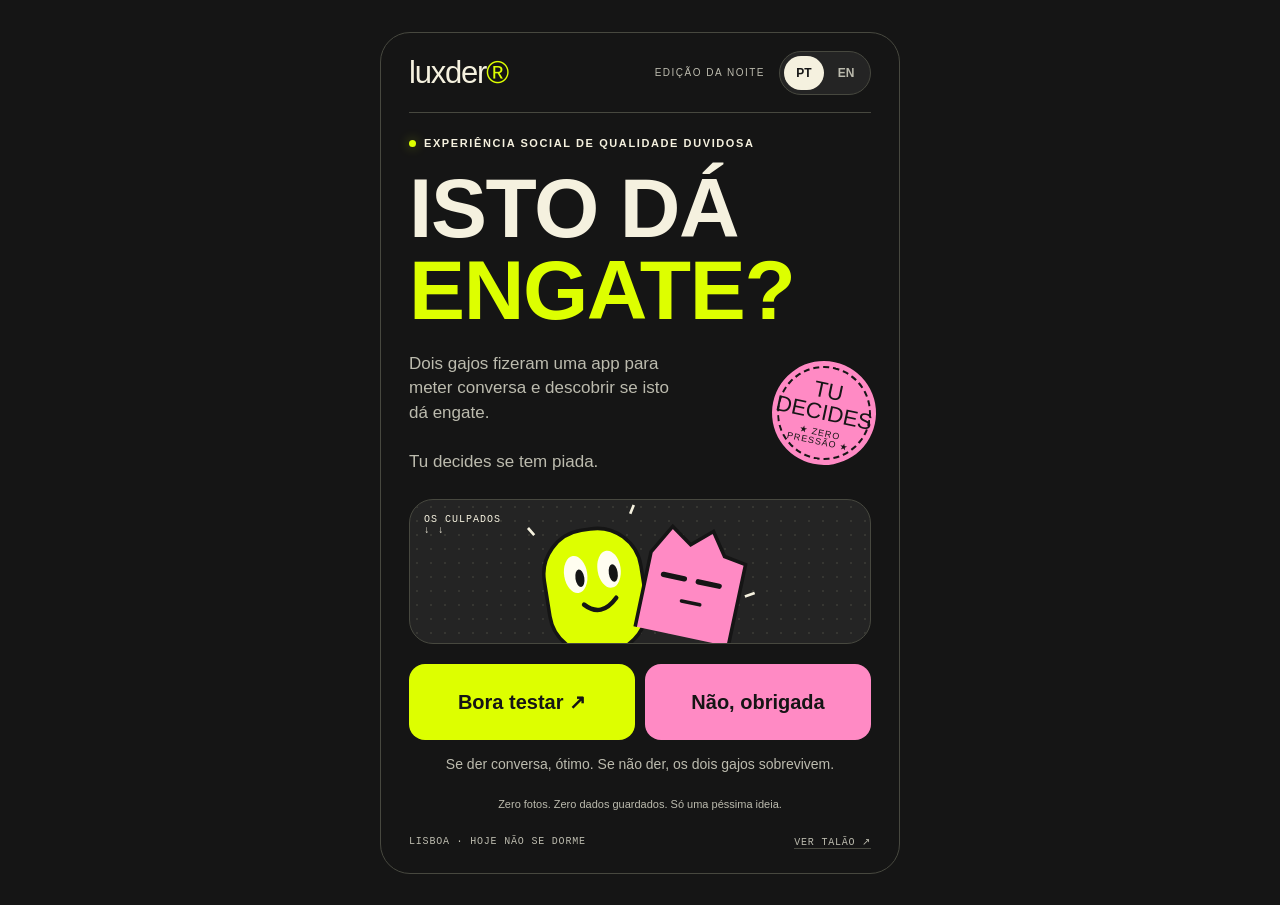
==== index.html @ ad5e7e96 "Launch Luxder Neon v2 with four bilingual modes and 100 persuasion prompts" ====
<!doctype html>
<html lang="pt">
<head>
<meta charset="utf-8">
<meta name="viewport" content="width=device-width, initial-scale=1, viewport-fit=cover">
<meta name="theme-color" content="#151515">
<meta name="apple-mobile-web-app-title" content="Luxder">
<meta name="description" content="Má app. Boa noite. Perguntas absurdas, desafios e compatibilidade na parvoíce. PT / EN.">
<link rel="icon" href="data:image/svg+xml,%3Csvg xmlns='http://www.w3.org/2000/svg' viewBox='0 0 80 80'%3E%3Crect width='80' height='80' rx='18' fill='%23ddff00'/%3E%3Ctext x='20' y='60' font-size='60' font-family='Arial' font-weight='900'%3El%3C/text%3E%3C/svg%3E">
<title>Luxder v2 — Quatro maneiras de meter conversa</title>
<style>
:root{--bg:#151515;--panel:#242424;--ink:#f5f1df;--muted:#bcbbae;--line:#47483f;--acid:#ddff00;--pink:#ff8ac4;--blue:#a9baff;--shadow:#000;--radius:24px;--display:Impact,'Arial Narrow','Arial Black',sans-serif}
*{box-sizing:border-box}body{margin:0;background:var(--bg);color:var(--ink);font-family:Arial,Helvetica,sans-serif;-webkit-tap-highlight-color:transparent}button,a{touch-action:manipulation}button{font:inherit;cursor:pointer}button:focus-visible,a:focus-visible{outline:3px solid var(--pink);outline-offset:5px}button:disabled{opacity:.35;cursor:default}button:active:not(:disabled){transform:translateY(3px)}button{transition:transform .12s}a{color:inherit}.shell{max-width:520px;margin:auto;padding:max(0px,env(safe-area-inset-top)) 20px max(24px,env(safe-area-inset-bottom));min-height:100svh}.top{height:83px;display:flex;align-items:center;justify-content:space-between;border-bottom:1px solid var(--line);gap:12px}.wordmark{border:0;padding:0;background:none;color:var(--ink);font-family:var(--display);font-size:31px;letter-spacing:-1.2px;text-transform:lowercase}.wordmark em{font-style:normal;color:var(--acid)}.top-right{display:flex;align-items:center;gap:14px}.edition{font-size:10px;text-transform:uppercase;letter-spacing:1.5px;color:var(--muted)}.lang{display:flex;background:var(--panel);padding:4px;border:1px solid var(--line);border-radius:30px;gap:2px}.lang button{border:0;border-radius:30px;background:transparent;color:var(--muted);min-width:40px;min-height:34px;font-weight:800;font-size:12px}.lang .selected{background:var(--ink);color:var(--bg)}main{padding-top:24px;animation:enter .2s ease}h1,h2,p{margin:0}h1,h2{font-family:var(--display);text-transform:uppercase;font-weight:900;letter-spacing:-1.4px;line-height:.98}h1{font-size:clamp(56px,15.5vw,84px)}h2{font-size:clamp(38px,10vw,56px)}.eyebrow{display:flex;align-items:center;gap:8px;font-size:11px;font-weight:800;letter-spacing:1.6px;text-transform:uppercase;margin-bottom:18px}.dot{width:7px;height:7px;border-radius:50%;background:var(--acid);box-shadow:0 0 12px #ddff0066}.accent{color:var(--acid)}.intro{position:relative}.intro h1{max-width:380px}.hero-bottom{display:flex;align-items:center;justify-content:space-between;gap:10px;margin:20px 0 24px}.lead{font-size:17px;line-height:1.45;max-width:280px;color:var(--muted)}.sticker{width:94px;height:94px;flex-shrink:0;border-radius:50%;background:var(--pink);color:#161616;transform:rotate(12deg);display:flex;flex-direction:column;justify-content:center;align-items:center;font-family:var(--display);font-size:22px;line-height:1;text-align:center;border:2px dashed #161616;box-shadow:0 0 0 5px var(--pink)}.sticker small{font-family:Arial;font-size:9px;letter-spacing:1px;margin-top:5px}.mascots{height:145px;border:1px solid var(--line);background:var(--panel);border-radius:var(--radius);position:relative;overflow:hidden;margin:18px 0 20px;display:flex;justify-content:center;align-items:flex-end}.mascots:before{content:'';position:absolute;inset:0;background-image:radial-gradient(var(--line) 1px,transparent 1px);background-size:14px 14px;opacity:.5}.mascots svg{width:240px;height:142px;z-index:1}.orbit{position:absolute;left:14px;top:14px;font:10px monospace;letter-spacing:1px}.orbit.right{display:none;left:auto;right:14px;top:auto;bottom:14px;text-align:right}.actions{display:grid;grid-template-columns:1fr 1fr;gap:10px}.btn{border:1px solid transparent;border-radius:16px;min-height:76px;padding:17px 16px;background:var(--acid);color:#151515;font-size:20px;font-weight:900;text-align:center;display:flex;align-items:center;justify-content:center;gap:10px;width:100%;line-height:1.12}.btn.pink{background:var(--pink)}.btn.secondary{background:var(--panel);border-color:var(--line);color:var(--ink)}.btn.white{background:var(--ink)}.btn.small{min-height:54px;font-size:16px}.btn.icon{min-height:46px;width:auto;padding:10px 14px}.game-link{margin:13px 0 0;min-height:77px;justify-content:space-between;text-align:left}.game-link span{display:block}.game-link small{display:block;font-weight:400;font-size:13px;color:var(--muted);margin-top:5px}.arrow{font-size:30px}.privacy{font-size:11px;line-height:1.5;color:var(--muted);text-align:center;margin-top:19px}.footer{display:flex;justify-content:space-between;gap:12px;font:10px monospace;letter-spacing:.8px;text-transform:uppercase;padding-top:23px;color:var(--muted)}.footer a{text-decoration:none;border-bottom:1px solid var(--line)}.sub{font-size:18px;line-height:1.4;color:var(--muted);margin:15px 0 22px}.backrow{display:flex;justify-content:space-between;align-items:center;margin:0 0 24px;gap:10px}.exit{background:none;border:0;color:var(--muted);padding:8px 0;font-size:13px;min-height:44px;text-decoration:underline;text-underline-offset:4px}.pill{display:inline-flex;align-items:center;gap:6px;padding:7px 10px;border:1px solid var(--line);border-radius:30px;font:10px monospace;text-transform:uppercase;letter-spacing:.7px}.options{display:grid;gap:11px;margin:22px 0}.option{text-align:left;justify-content:flex-start;background:var(--panel);color:var(--ink);border:1px solid var(--line);min-height:84px;font-size:20px}.option .ico{font-size:31px;min-width:44px}.option .chev{margin-left:auto;color:var(--muted);font-size:23px}.result-card{padding:25px 20px;background:var(--panel);border:1px solid var(--line);border-radius:var(--radius);margin:23px 0}.result-card h2{font-size:40px}.result-icon{font-size:76px;line-height:1.2;margin-bottom:15px}.caption{font:11px monospace;text-transform:uppercase;letter-spacing:1px;color:var(--muted);margin-bottom:12px}.huge{font-family:var(--display);font-size:108px;color:var(--acid);letter-spacing:-5px;line-height:1}.copy{font-size:21px;line-height:1.35;margin-top:15px}.stack{display:grid;gap:12px;margin-top:20px}.spaced{margin-top:22px}.tagline{font:12px monospace;line-height:1.5;color:var(--muted);margin-top:17px}.selection{display:flex;gap:8px;flex-wrap:wrap;margin:12px 0 22px}.chip{background:var(--panel);color:var(--ink);border:1px solid var(--line);min-height:53px;min-width:60px;border-radius:13px;padding:12px 14px;font-weight:800;font-size:16px}.chip.active{background:var(--acid);border-color:var(--acid);color:#151515}.label{font-size:12px;text-transform:uppercase;letter-spacing:1px;font-weight:800;margin-top:23px}.person{display:flex;align-items:center;justify-content:space-between;gap:8px;padding:12px 0;border-bottom:1px solid var(--line)}.person .name{font-weight:900;font-size:16px;min-width:80px}.gender{display:flex;gap:4px}.gender .chip{min-width:40px;min-height:45px;padding:9px;font-size:12px}.scoreboard{display:flex;gap:7px;margin-bottom:20px;overflow-x:auto}.score{flex:1;min-width:65px;border:1px solid var(--line);border-radius:14px;padding:10px 7px;text-align:center;background:var(--panel)}.score strong{display:block;font-family:var(--display);font-size:30px;color:var(--acid);margin-top:4px}.score span{display:block;font-size:11px;line-height:1.3}.turn{padding:13px 15px;border-radius:13px;background:var(--blue);color:#151515;font-size:17px;font-weight:900;margin:15px 0}.answers{display:grid;gap:10px;margin:20px 0}.answer{padding:16px;border:1px solid var(--line);border-radius:16px;background:var(--panel)}.answer b{font-size:12px;color:var(--acid);display:block;margin-bottom:8px}.answer p{font-size:19px;line-height:1.3}.timer{text-align:center;font-family:var(--display);font-size:120px;color:var(--acid);line-height:1;margin:20px 0}.track{height:7px;border-radius:4px;background:var(--line);overflow:hidden;margin:10px 0 23px}.track i{display:block;height:100%;background:var(--acid);transition:width 1s linear}.bike{width:100%;height:175px;color:var(--acid);display:block;overflow:visible;margin:8px 0}.bike .wheel{transform-box:fill-box;transform-origin:center;animation:spin 3s linear infinite}.prize{position:relative;border:1px solid var(--line);border-radius:var(--radius);padding:23px 18px;background:var(--panel);margin:20px 0;overflow:hidden}.prize:after{content:'★';position:absolute;right:20px;top:14px;color:var(--pink);font-size:45px}.confetti{position:fixed;pointer-events:none;inset:0;overflow:hidden;z-index:9}.confetti i{position:absolute;width:9px;height:17px;animation:fall 1.5s ease-in forwards}.sr-only{position:absolute;width:1px;height:1px;clip:rect(0,0,0,0);overflow:hidden}.receipt .shell{background:#f4efdf;color:#27271f;border-inline:1px solid #58584f;--bg:#f4efdf;--ink:#27271f;--panel:#eae4d3;--muted:#636355;--line:#c2beac;--acid:#bd3823;--pink:#dad99c;--blue:#c5d2c7;--radius:3px;--display:'Courier New',monospace;box-shadow:0 20px 70px #0006}.receipt{background:#30342c}.receipt .top{border-bottom:2px dashed var(--line)}.receipt h1{font-size:clamp(47px,12vw,64px);letter-spacing:-3.5px}.receipt h2{letter-spacing:-2px;font-size:38px}.receipt .wordmark{font-weight:900;font-size:27px}.receipt .edition{font-family:monospace}.receipt .btn{border-radius:3px;font-family:monospace;text-transform:uppercase;font-size:18px}.receipt .btn:not(.secondary):not(.pink):not(.white){color:#fff}.receipt .chip.active{color:#fff}.receipt .sticker{border-radius:3px;background:transparent;box-shadow:none;color:var(--acid);border:3px solid var(--acid);font-weight:900;transform:rotate(-10deg);font-size:21px}.receipt .mascots{border-block:2px dashed var(--line);border-inline:0;background:none}.receipt .eyebrow,.receipt .label,.receipt .sub,.receipt .privacy{font-family:monospace}.receipt .lead{font-family:monospace;font-size:16px}.receipt .option,.receipt .answer,.receipt .score,.receipt .chip,.receipt .turn{border-radius:3px}.receipt .huge{font-weight:900;font-size:88px}.receipt .prize{border:2px dashed var(--line)}.receipt .footer{border-top:2px dashed var(--line);margin-top:24px}.receipt .dot{box-shadow:none}.receipt .lang .selected{background:#27271f;color:#fff}.receipt .result-icon{filter:grayscale(1)}.receipt .hero-bottom{margin-top:17px}.receipt .mascots svg{filter:grayscale(.85)}.receipt .bike{color:var(--acid)}@keyframes enter{from{opacity:.5;transform:translateY(5px)}to{opacity:1;transform:none}}@keyframes spin{to{transform:rotate(360deg)}}@keyframes fall{from{transform:translateY(-20px) rotate(0)}to{transform:translateY(110vh) rotate(550deg);opacity:0}}@media(min-width:760px){body{padding:32px 0}.shell{border:1px solid var(--line);border-radius:30px;padding-inline:28px;min-height:840px}.receipt .shell{border-radius:0}.top{height:80px}}@media(max-width:360px){.shell{padding-inline:14px}.edition{display:none}.gender .chip{padding:7px}.person .name{min-width:70px}}@media(prefers-reduced-motion:reduce){*,*:before,*:after{animation:none!important;transition:none!important}}
.mode-menu{display:grid;gap:13px;margin:24px 0}.mode-card{border:0;border-radius:22px;padding:22px 18px;min-height:114px;display:flex;align-items:center;gap:15px;text-align:left;color:#161616}.mode-card strong{display:block;font-size:24px;line-height:1.1;letter-spacing:-.6px}.mode-card small{display:block;font-size:13px;margin-top:9px;line-height:1.3}.mode-number{align-self:flex-start;font:11px monospace}.mode-symbol{font-size:42px;margin-left:auto}.mode-card.game{background:#ddff00}.mode-card.love{background:#ffa5c9;border-radius:42px 16px 42px 16px}.mode-card.convince{background:#b7b0ff;border:3px solid #d8d3ff;box-shadow:4px 4px 0 #5b4dd0}.mode-card.grill{background:#ffd69c;border-radius:3px;border-bottom:5px double #5a421f}.mode-art{display:flex;align-items:center;justify-content:space-between;border:1px solid var(--line);background:var(--panel);padding:8px 15px;margin:0 0 23px;overflow:hidden;position:relative}.mode-art svg{height:108px;width:190px;max-width:67%;flex:none}.mode-art span{font:10px monospace;letter-spacing:1.4px;writing-mode:vertical-rl}.mode-art.game{color:var(--acid);border-radius:20px;background-image:repeating-linear-gradient(45deg,transparent 0 8px,#ffffff07 8px 10px)}.mode-art.love{border-radius:65px 18px;color:var(--acid);background-image:radial-gradient(circle at 70% 40%,#ff8cb530,transparent 60%)}.mode-art.convince{color:var(--acid);border:3px solid var(--acid);border-radius:5px;box-shadow:6px 6px 0 var(--line)}.mode-art.grill{color:var(--acid);border-block:2px dashed var(--line);border-inline:0;background:repeating-linear-gradient(0deg,transparent 0 21px,var(--line) 21px 22px)}
body[data-mode="love"] .shell{--bg:#25121d;--panel:#381e2c;--ink:#ffeff5;--muted:#d4aebf;--line:#754359;--acid:#ffa5c9;--pink:#dcc6ff;--blue:#ffbbd4;color:var(--ink);background:var(--bg)}body[data-mode="love"] .result-card,body[data-mode="love"] .option{border-radius:28px 10px 28px 10px}body[data-mode="love"] h2{font-family:Georgia,serif;text-transform:none;letter-spacing:-1.6px;font-size:42px;font-weight:500}body[data-mode="love"] .eyebrow{letter-spacing:1.5px}body[data-mode="love"] .huge{font-family:Georgia,serif;font-size:76px;font-weight:400;letter-spacing:-4px}
body[data-mode="convince"] .shell{--bg:#231a56;--panel:#312667;--ink:#fbf5ff;--muted:#c7bdec;--line:#695caa;--acid:#d5c4ff;--pink:#ffbf9f;--blue:#aee7e0;color:var(--ink);background:var(--bg)}body[data-mode="convince"] .btn{border-radius:7px;border:2px solid var(--line);box-shadow:3px 3px 0 #09051d}body[data-mode="convince"] h2{font-family:'Arial Black',Arial,sans-serif;font-size:35px;line-height:1.06;text-transform:none;letter-spacing:-1px}.speech-clock{display:flex;align-items:center;gap:14px;margin:10px 0 20px;color:var(--acid)}.speech-clock span:first-child{font-family:var(--display);font-size:62px;line-height:1}.speech-clock span:last-child{font:12px monospace;max-width:110px;line-height:1.4}
body[data-mode="grill"] .shell{--bg:#201b13;--panel:#30281a;--ink:#fff4dc;--muted:#d2bea0;--line:#6c5739;--acid:#ffd69c;--pink:#c3d8bb;--blue:#ffd69c;color:var(--ink);background:var(--bg)}body[data-mode="grill"] h2{font-family:'Courier New',monospace;font-size:34px;text-transform:none;letter-spacing:-1.5px;line-height:1.04}body[data-mode="grill"] .option,body[data-mode="grill"] .result-card,body[data-mode="grill"] .btn{border-radius:3px}.dossier{padding:21px 17px;border-left:5px solid var(--acid);border-block:1px dashed var(--line);background:var(--panel);margin:20px 0}.dossier span{font:26px monospace;color:var(--acid)}.dossier p{font-size:22px;line-height:1.4}.avatar-grid{display:grid;grid-template-columns:1fr 1fr;gap:12px}.avatar-card{padding:18px 9px;background:var(--panel);border:1px solid var(--line);border-radius:30px;text-align:center;min-width:0}.avatar-card svg{width:100%;height:auto;max-width:140px}.avatar-card strong{display:block;font-size:17px;line-height:1.2}.avatar-card small{display:block;font-size:12px;line-height:1.5;color:var(--muted);margin-top:12px}.match-card{padding:24px 19px;border:1px solid var(--line);background:var(--panel);border-radius:24px}.match-title{font-size:22px;letter-spacing:1px;font-weight:900;color:var(--acid);margin-bottom:13px}.match-card .copy{font-size:20px}.receipt[data-mode="love"] .shell{--bg:#fff0f2;--panel:#f7dce4;--ink:#4a172c;--muted:#714253;--line:#c38da1;--acid:#9b2555;--pink:#e6cfed;--blue:#efb5c9}.receipt[data-mode="convince"] .shell{--bg:#eeebff;--panel:#dcd5fb;--ink:#2d2060;--muted:#57477c;--line:#9d8dcd;--acid:#5d3c9c;--pink:#f3c9b4;--blue:#b9d8ca}.receipt[data-mode="grill"] .shell{--bg:#f7ecd8;--panel:#eadcc0;--ink:#38270f;--muted:#705937;--line:#b69c75;--acid:#845012;--pink:#d4dfc1;--blue:#e8c690}.receipt .mode-card{border-radius:3px}.receipt[data-mode="grill"] .mode-art{background:repeating-linear-gradient(0deg,transparent 0 21px,#b69c7538 21px 22px)}.receipt[data-mode="love"] .mode-art{border-radius:50px 3px}.receipt[data-mode="convince"] .mode-art{box-shadow:5px 5px 0 var(--line)}h2,.copy,.mode-card strong{overflow-wrap:anywhere}body[data-mode="love"] .wordmark,body[data-mode="grill"] .wordmark,body[data-mode="convince"] .wordmark{color:var(--ink)}@media(max-width:360px){.mode-card{padding:18px 12px;gap:9px}.mode-card strong{font-size:22px}.mode-symbol{font-size:32px}.mode-art svg{height:94px}body[data-mode="love"] h2{font-size:36px}}

</style>
</head>
<body class="neon">
<div class="shell"><header class="top"><button class="wordmark" data-action="home" aria-label="Luxder">luxder<em>®</em></button><div class="top-right"><span class="edition" id="edition"></span><nav class="lang" aria-label="Language"><button data-action="lang" data-value="pt" id="pt">PT</button><button data-action="lang" data-value="en" id="en">EN</button></nav></div></header><main id="app"></main><footer class="footer"><span id="footer-note"></span><a id="other" href="https://dmmgama.github.io/luxder-talao-v2/"></a></footer></div><div class="confetti" aria-hidden="true" id="confetti"></div>
<script>
'use strict';
const theme='neon';
let prizeOwner='tester';
let lang='pt',screen='home',timer=null,remaining=8,running=false,clockEnd=0;
let tester={choice:0,bugs:0,duo:[],penalty:0}, setup={count:3,format:'solo',solo:0,pair:0,length:1,genders:['m','f','f','m']},game=null;
const $=s=>document.querySelector(s), t=(pt,en)=>lang==='pt'?pt:en, pick=a=>a[Math.floor(Math.random()*a.length)], esc=s=>String(s).replace(/[&<>"']/g,c=>({'&':'&amp;','<':'&lt;','>':'&gt;','"':'&quot;',"'":'&#39;'}[c]));
const animals=[['🦆','Pato perdido','Lost duck','Sabe onde é o bar. Perdeu-se a caminho.','Knows where the bar is. Got lost on the way.'],['🤖','Robot a 2%','Robot at 2%','Atualização disponível. Personalidade não incluída.','Update available. Personality sold separately.'],['🐈','Gato que julga o DJ','DJ-judging cat','Nunca ouviu esta música. Já preferia a anterior.','Never heard this track. Already prefers the last one.']];
const penalties=[
[['Dança como um pato durante 5 segundos. O outro faz de lago.','Dance like a duck for 5 seconds. Your friend is the pond.'],['Apresenta o teu amigo como um eletrodoméstico de luxo.','Introduce your friend as a luxury kitchen appliance.'],['Pede desculpa à pista por todos os teus passos de dança.','Apologise to the dance floor for every move you have made.']],
[['Narra 8 segundos desta noite como um documentário sobre pombos.','Narrate 8 seconds of tonight as a pigeon documentary.'],['Defende em tribunal o direito a dançar completamente fora do ritmo.','Defend the legal right to dance completely off beat.'],['Faz uma declaração de amor ao teu próprio cotovelo. Muito séria.','Declare your love for your own elbow. Completely seriously.']],
[['Os dois fazem um anúncio de perfume chamado «Último Metro».','Both of you perform an advert for a perfume called “Last Train”.'],['Os dois recebem o Óscar de pior app. Discurso de 8 segundos.','Both of you accept the Oscar for worst app. An 8-second speech.'],['Um é uma bicicleta. O outro é o GPS. Façam uma viagem sem sair do sítio.','One is a bicycle. The other is the GPS. Travel without moving.']]
];
const questions=[
{q:['O segurança pergunta a tua profissão. És…','The bouncer asks what you do. You are…'],a:[['🕵️','Inspetor de vibes','Vibe inspector'],['🧊','Psicólogo de cubos de gelo','Ice cube therapist'],['🪩','Estagiário de bola de espelhos','Disco ball intern']]},
{q:['Abres um clube para pombos. Como se chama?','You open a club for pigeons. What is it called?'],a:[['🍞','Pão Panorama','Bread Zeppelin'],['🐦','Bico Frágil','Beak Boutique'],['💿','Coo-Chella','Coo-Chella']]},
{q:['O DJ desapareceu. Salvas a noite com…','The DJ has vanished. You save the night with…'],a:[['📞','A música de espera das Finanças','Tax office hold music'],['🫖','Um solo de chaleira','A kettle solo'],['🚇','«Próxima estação: Intendente»','“Next station: Intendente”']]},
{q:['Qual é o teu superpoder inútil às 5h?','What is your useless 5 am superpower?'],a:[['🧦','Encontrar a outra meia','Finding the other sock'],['🔮','Prever a música que já acabou','Predicting the previous song'],['🗣️','Falar fluentemente com bengaleiros','Speaking fluent cloakroom']]},
{q:['A bicicleta do prémio vem com…','The prize bicycle comes with…'],a:[['🦆','Um pato como copiloto','A duck co-pilot'],['🎙️','GPS com voz de ex desiludido','Disappointed-ex voice navigation'],['🪩','Pedais que só funcionam com techno','Techno-powered pedals']]}
];
const challenges=[['Faz de DJ que acabou de perceber que a pen tem só receitas de bacalhau.','Be a DJ who just realised the USB only contains cod recipes.'],['És um robô a tentar convencer o segurança de que és humano.','You are a robot trying to convince the bouncer you are human.'],['Dança como uma impressora sem papel.','Dance like a printer that has run out of paper.'],['Faz de bola de espelhos com uma crise de identidade.','Be a disco ball having an identity crisis.'],['Apresenta a previsão do tempo para dentro de uma discoteca.','Present the weather forecast for the inside of a nightclub.'],['Faz uma entrada triunfal. Tens medo de confettis.','Make a grand entrance. You are terrified of confetti.']];
const pitches=[['Vende uma bicicleta sem rodas a um DJ.','Sell a bicycle with no wheels to a DJ.'],['Inventa o slogan de um perfume chamado «Fila do Bar».','Invent a slogan for a perfume called “Bar Queue”.'],['Dá um discurso de campanha para presidente do bengaleiro.','Give a campaign speech for president of the cloakroom.'],['Explica por que motivo o teu cotovelo devia ser cabeça de cartaz.','Explain why your elbow should headline tonight.']];
let quiz={turn:0,q:0,answers:[[],[]]};
const quizQuestions=[
 {q:['O teu animal interior às 5 da manhã?','Your inner animal at 5 am?'],a:[['🦆','Pato com uma missão','Duck on a mission'],['🤖','Robot em modo avião','Robot on airplane mode'],['🐈','Gato que sabe demais','Cat who knows too much']]},
 {q:['Só podes levar uma coisa para Marte.','You can take one thing to Mars.'],a:[['🥐','Pastel de nata tático','Tactical custard tart'],['🪩','Bola de espelhos portátil','Portable disco ball'],['🧦','Uma meia com ambição','One ambitious sock']]},
 {q:['A tua estratégia quando tudo falha?','Your strategy when everything fails?'],a:[['🕺','Dançar como se fosse o plano','Dance like that was the plan'],['🛸','Culpar Mercúrio retrógrado','Blame Mercury retrograde'],['🎤','Dar uma conferência de imprensa','Hold a press conference']]}
];
function quizAvatar(a,index){const color=['#ddff00','#ff8ac4','#a6dce8','#ffd69c'][index],head=[`<path d="M37 45q0-26 33-26t33 26v27H37" fill="${color}"/><path d="M86 51l29 10-28 11z" fill="#ff9a45"/><circle cx="77" cy="45" r="4" fill="#171717"/>`,`<rect x="33" y="24" width="72" height="62" rx="15" fill="${color}"/><path d="M68 24V12m-9 0h18" stroke="${color}" stroke-width="5"/><rect x="45" y="44" width="13" height="13" rx="3" fill="#171717"/><rect x="79" y="44" width="13" height="13" rx="3" fill="#171717"/><path d="M51 71h35" stroke="#171717" stroke-width="4"/>`,`<path d="M35 52l-3-34 25 15h24l25-15-3 34q12 39-34 39T35 52" fill="${color}"/><path d="M45 53h18m13 0h18M63 72h13" stroke="#171717" stroke-width="4" stroke-linecap="round"/>`][a[0]];return `<svg viewBox="0 0 140 160" width="140" height="160" style="max-width:100%;height:auto" role="img" aria-label="${t(quizQuestions[0].a[a[0]][1],quizQuestions[0].a[a[0]][2])}"><path d="M35 151V110q0-32 34-32t34 32v41" fill="${color}" stroke="#171717" stroke-width="3"/>${head}<text x="85" y="132" font-size="36">${quizQuestions[1].a[a[1]][0]}</text><text x="10" y="148" font-size="27">${quizQuestions[2].a[a[2]][0]}</text></svg>`}
// Every pair is authored in Portuguese and English. No remote content or AI calls.
const convincePrompts = [
['Os patos deviam controlar o trânsito.','Ducks should control traffic.'],
['Um pastel de nata é uma unidade de tempo.','A custard tart is a unit of time.'],
['A melhor declaração de amor é emprestar um carregador.','The best declaration of love is lending someone a charger.'],
['Os elevadores precisam de DJ residente.','Lifts need a resident DJ.'],
['Uma bicicleta sem rodas é um ginásio emocional.','A bicycle without wheels is an emotional gym.'],
['O teu cotovelo merece um documentário.','Your elbow deserves a documentary.'],
['Os pombos são drones com contrato sem termo.','Pigeons are drones with permanent contracts.'],
['A fila do bar devia dar créditos universitários.','The bar queue should earn university credits.'],
['Um date no supermercado devia ter passadeira vermelha.','A supermarket date deserves a red carpet.'],
['As meias desaparecidas fundaram uma civilização.','Missing socks founded a civilisation.'],
['O techno é uma máquina de lavar com ambição.','Techno is a washing machine with ambition.'],
['A lua devia pagar condomínio.','The moon should pay building maintenance fees.'],
['O despertador devia pedir consentimento.','Alarm clocks should ask for consent.'],
['A sopa é um smoothie com um cargo importante.','Soup is a smoothie with an important job.'],
['O silêncio constrangedor merece um aplauso.','Awkward silence deserves applause.'],
['Todos os táxis deviam ter um botão de confettis.','Every taxi should have a confetti button.'],
['Uma torradeira pode ser uma excelente conselheira amorosa.','A toaster can be an excellent love adviser.'],
['Os semáforos são festas com uma péssima seleção musical.','Traffic lights are parties with terrible music.'],
['Devia haver férias para recuperar de férias.','We need holidays to recover from holidays.'],
['A sesta devia ser modalidade olímpica.','Napping should be an Olympic sport.'],
['O primeiro encontro ideal inclui observar uma rotunda.','The ideal first date includes watching a roundabout.'],
['O bengaleiro sabe demais e precisa de proteção de testemunhas.','The cloakroom knows too much and needs witness protection.'],
['Um guardanapo dobrado é arquitetura.','A folded napkin is architecture.'],
['O arroz doce devia ter direito de voto.','Rice pudding should have voting rights.'],
['A tua dança precisa de legendas.','Your dancing needs subtitles.'],
['As plantas fazem gossip quando saímos de casa.','Plants gossip when we leave the house.'],
['Uma sardinha seria uma ótima ministra do mar.','A sardine would make an excellent minister of the sea.'],
['Um abraço devia vir com instruções de montagem.','A hug should come with assembly instructions.'],
['A melhor app de dating é a meteorologia.','The best dating app is the weather forecast.'],
['Os caracóis chegam atrasados por princípio.','Snails are late on principle.'],
['Uma discoteca às 6h devia servir pequeno-almoço na pista.','At 6 am, clubs should serve breakfast on the dance floor.'],
['O pão de alho é uma linguagem do amor.','Garlic bread is a love language.'],
['O sinal de Wi-Fi devia aparecer nas árvores.','Wi-Fi bars should grow on trees.'],
['Os chinelos são sapatos em teletrabalho.','Slippers are shoes working from home.'],
['Uma gaivota roubou-te o plano de negócios.','A seagull stole your business plan.'],
['O DJ devia aceitar pedidos por pombo-correio.','DJs should accept requests by carrier pigeon.'],
['Uma conversa sobre batatas pode salvar um date.','A conversation about potatoes can save a date.'],
['O gelo está a fazer uma greve silenciosa no teu copo.','The ice in your glass is on a silent strike.'],
['Os gatos inventaram as reuniões que podiam ser emails.','Cats invented meetings that could have been emails.'],
['Todas as desculpas deviam rimar.','Every apology should rhyme.'],
['Uma bola de espelhos é um sol com vida social.','A disco ball is a sun with a social life.'],
['A pessoa que desenha rotundas é secretamente um coreógrafo.','The person designing roundabouts is secretly a choreographer.'],
['O metro fechado é um escape room demasiado convincente.','A closed metro is an overly convincing escape room.'],
['Os guarda-chuvas deviam ter nomes de artistas.','Umbrellas should have stage names.'],
['Uma salada russa precisa de passaporte.','A Russian salad needs a passport.'],
['A tua playlist é um currículo emocional.','Your playlist is an emotional CV.'],
['As escadas rolantes são passadeiras de moda gratuitas.','Escalators are free fashion runways.'],
['Um polvo resolveria a fila do bar.','An octopus would solve the bar queue.'],
['O meu casaco tem mais planos para esta noite do que eu.','My jacket has more plans for tonight than I do.'],
['Devia haver um prémio para a melhor saída discreta.','There should be an award for the best discreet exit.'],
['O brunch é um pequeno-almoço que perdeu o autocarro.','Brunch is breakfast that missed the bus.'],
['As nuvens estão só a experimentar penteados.','Clouds are just trying out hairstyles.'],
['A melhor viagem de casal é até à máquina de snacks.','The best couples trip is to the snack machine.'],
['Um pato de borracha pode ser capitão de um cruzeiro.','A rubber duck can captain a cruise ship.'],
['O botão de soneca é o verdadeiro chefe de família.','The snooze button is the real head of the household.'],
['Os espelhos deviam dar conselhos sobre horários.','Mirrors should give scheduling advice.'],
['Um bom date merece comentários de futebol.','A good date deserves football commentary.'],
['O bacalhau tem demasiados disfarces para ser inocente.','Cod has too many disguises to be innocent.'],
['O micro-ondas devia anunciar os pratos como um maître.','Microwaves should announce dishes like a maître d’.'],
['Uma bicicleta ciumenta faz mais barulho nas curvas.','A jealous bicycle squeaks louder on corners.'],
['As filas deviam ter intervalos publicitários.','Queues should have advertising breaks.'],
['Uma almofada devia poder pedir um dia de folga.','A pillow should be allowed to request a day off.'],
['O melhor elogio é «confio-te a minha última batata frita».','The best compliment is “I trust you with my last chip”.'],
['O teu frigorífico está a ensaiar para uma banda.','Your fridge is rehearsing for a band.'],
['Um autocarro vazio devia ser uma discoteca móvel.','An empty bus should become a mobile disco.'],
['Todas as cartas de amor precisam de um mapa.','Every love letter needs a map.'],
['Os cogumelos parecem guarda-chuvas de uma aldeia organizada.','Mushrooms look like umbrellas in a well-organised village.'],
['A palavra «obviamente» devia resolver discussões de trânsito.','The word “obviously” should settle traffic disputes.'],
['Uma esponja tem o melhor currículo de limpeza emocional.','A sponge has the best emotional-cleaning CV.'],
['O amor à primeira vista precisa de óculos de leitura.','Love at first sight needs reading glasses.'],
['As gaivotas deviam pagar pelos concertos que interrompem.','Seagulls should pay for the concerts they interrupt.'],
['Uma pizza quadrada é uma tese contra o sistema.','A square pizza is a thesis against the system.'],
['O romantismo atingiu o auge com a extensão elétrica.','Romance peaked with the extension lead.'],
['Uma estátua deve receber comissão pelas selfies.','Statues should earn commission on selfies.'],
['O teu nome de DJ devia ser um erro de autocorretor.','Your DJ name should be an autocorrect mistake.'],
['As batatas fritas são talheres com autoestima.','Chips are cutlery with self-esteem.'],
['O beijo de boa noite devia ser substituível por um high-five épico.','A goodnight kiss should be replaceable with an epic high-five.'],
['Uma biblioteca de discoteca emprestaria desculpas.','A nightclub library would lend excuses.'],
['Os bancos de jardim são terapeutas a tempo inteiro.','Park benches are full-time therapists.'],
['Uma bússola precisa de terapia quando se apaixona.','A compass needs therapy when it falls in love.'],
['Os carrosséis são aulas de condução para sonhadores.','Carousels are driving lessons for dreamers.'],
['A última azeitona deve ser decidida por debate parlamentar.','The last olive should be decided by parliamentary debate.'],
['Um date com um fantasma teria menos ghosting.','Dating a ghost would involve less ghosting.'],
['As bicicletas deviam buzinar elogios.','Bicycle bells should ring out compliments.'],
['O chão da pista merece férias nas Caraíbas.','The dance floor deserves a Caribbean holiday.'],
['Uma mala de viagem tem mais histórias do que um podcast.','A suitcase has more stories than a podcast.'],
['Os pepinos são courgettes que escolheram outra carreira.','Cucumbers are courgettes that chose a different career.'],
['O Cupido devia trocar o arco por uma máquina de senhas.','Cupid should swap the bow for a ticket machine.'],
['Um casal que monta uma tenda merece um diploma.','A couple who assemble a tent deserve a diploma.'],
['Os pinguins já vêm vestidos para o melhor date.','Penguins are already dressed for the perfect date.'],
['Uma máquina de café podia presidir ao Parlamento.','A coffee machine could chair Parliament.'],
['O vento é um cabeleireiro sem licença.','Wind is an unlicensed hairdresser.'],
['Uma discussão sobre ananás na pizza devia acabar em dança.','A pineapple-on-pizza argument should end in a dance.'],
['Os sinais de saída são conselheiros de vida.','Exit signs are life coaches.'],
['Uma escova de dentes devia ter um nome de super-herói.','A toothbrush should have a superhero name.'],
['O melhor pedido de casamento é uma proposta de dividir sobremesa.','The best marriage proposal is an offer to split dessert.'],
['Uma torrada caída está só a tentar mudar de perspetiva.','Fallen toast is just trying to change perspective.'],
['Os patos ao luar são a melhor terapia de casal.','Moonlit ducks are the best couples therapy.'],
['A felicidade eterna cabe no cesto de uma bicicleta.','Everlasting happiness fits in a bicycle basket.'],
['Esta app devia ganhar o Nobel da Conversa Fiada.','This app deserves the Nobel Prize for Small Talk.']
];
const moreQuestions=[
['A vossa primeira empresa falida vende…','Your first failed business sells…','🫧','Ar de discoteca em frasco','Bottled nightclub air','🦆','Seguros para patos','Duck insurance','🧦','Meias por assinatura emocional','Emotional sock subscriptions'],
['A tua campanha para presidente da pista promete…','Your dance-floor presidential campaign promises…','🪩','Techno a meio gás','Half-speed techno','🧃','Sumo no bengaleiro','Cloakroom juice','🛋️','Sofás no refrão','Sofas during the chorus'],
['Um alien pede uma tradição portuguesa. Mostras…','An alien asks for a Portuguese tradition. You show…','☕','Discutir o café','Debating coffee','🚌','Correr por um autocarro parado','Chasing a stationary bus','🥐','Proteger o último pastel','Protecting the last custard tart'],
['A tua autobiografia chama-se…','Your autobiography is called…','🗺️','Era já ali','It Was Just Round the Corner','⏰','Só mais cinco minutos','Just Five More Minutes','🎧','Eu conhecia esta versão','I Knew This Version'],
['És obrigado a inventar um feriado. Celebras…','You must invent a holiday. You celebrate…','🧦','A meia reencontrada','The reunited sock','🪑','A cadeira livre','The empty chair','🔋','100% de bateria','100% battery'],
['O teu pato chega atrasado ao date. A desculpa?','Your duck is late for the date. Its excuse?','🌊','Trânsito na lagoa','Pond traffic','🍞','Reunião com uma baguete','Meeting with a baguette','🦆','Confundiu os patos','Got its ducks mixed up'],
['Se esta noite fosse um eletrodoméstico…','If tonight were an appliance…','🌀','Centrifugação sem tampa','Spin cycle with no lid','🍞','Torradeira filosófica','Philosophical toaster','❄️','Frigorífico sociável','Sociable fridge'],
['Levas um prémio por…','You win an award for…','🕺','Dançar sem instruções','Dancing without instructions','🫡','Cumprimentar desconhecidos errados','Greeting the wrong strangers','🧊','Salvar um cubo de gelo','Rescuing an ice cube'],
['A tua mansão imaginária tem…','Your imaginary mansion has…','🦆','Piscina exclusiva para patos','A duck-only pool','🛗','Elevador horizontal','A horizontal lift','🥔','Museu da batata','A potato museum'],
['O pior nome para um perfume romântico?','The worst romantic perfume name?','🚌','Último Autocarro','Last Bus','🧅','Cebola Selvagem','Wild Onion','📋','Comprovativo de Morada','Proof of Address'],
['Uma lei absurda para o primeiro date…','One absurd first-date law…','🎤','Apresentações cantadas','Sung introductions','🧀','Queijo obrigatório','Mandatory cheese','🧭','Mapa do tesouro','A treasure map'],
['O teu animal de apoio à dança seria…','Your dance-support animal would be…','🦩','Flamingo contabilista','Accountant flamingo','🐙','Polvo tímido','Shy octopus','🦥','Preguiça a 140 BPM','A sloth at 140 BPM'],
['O teu futuro eu envia uma mensagem…','Your future self sends a message…','🔑','As chaves estão no bolso','The keys are in your pocket','🌮','Come qualquer coisa','Eat something','🚲','Não confies na bicicleta','Do not trust the bicycle'],
['Uma desculpa para sair de uma reunião…','An excuse to leave a meeting…','🦆','O meu pato faz anos','It is my duck’s birthday','🌕','Tenho consulta com a lua','I have an appointment with the moon','🧦','A meia ligou','My sock called'],
['A banda sonora do vosso casamento fictício…','Your fictional wedding soundtrack…','📞','Música de espera','Hold music','🫖','Chaleira em dó maior','Kettle in C major','🔔','Campainha de bicicleta','A bicycle bell']
];
questions.push(...moreQuestions.map(x=>({q:x.slice(0,2),a:[x.slice(2,5),x.slice(5,8),x.slice(8,11)]})));
challenges.push(
['És uma torradeira a receber um Óscar.','You are a toaster accepting an Oscar.'],['Mima um pato a tentar estacionar uma bicicleta.','Mime a duck trying to park a bicycle.'],['Faz o anúncio de um perfume que cheira a fila.','Advertise a perfume that smells like a queue.'],['Explica a internet a uma sardinha, só com gestos.','Explain the internet to a sardine using only gestures.'],['És um GPS que se apaixonou pela rotunda.','You are a GPS that fell in love with a roundabout.'],['Desfila como um guarda-chuva com sucesso internacional.','Strut like an internationally successful umbrella.'],['Faz uma conferência de imprensa sobre uma meia perdida.','Hold a press conference about a missing sock.'],['És um pinguim a pedir férias ao Polo Sul.','You are a penguin requesting leave from the South Pole.'],['Faz o boletim de trânsito para uma lagoa de patos.','Give a traffic report for a duck pond.'],['Mima uma máquina de café com síndrome de estrela.','Mime a coffee machine with celebrity attitude.'],['És um caracol a ganhar os cem metros.','You are a snail winning the hundred metres.'],['Apresenta o teu joelho como candidato presidencial.','Introduce your knee as a presidential candidate.'],['Dança um refrão que só tu consegues ouvir.','Dance to a chorus only you can hear.'],['Faz de maestro de uma orquestra de micro-ondas.','Conduct an orchestra of microwaves.'],['És uma gaivota a negociar o preço de uma batata.','You are a seagull negotiating the price of a chip.'],['Mima um segurança a revistar uma nuvem.','Mime a bouncer searching a cloud.'],['Faz uma previsão astrológica para uma bicicleta.','Give a bicycle an astrological forecast.'],['És uma planta a reclamar do vaso.','You are a plant complaining about its pot.'],['Faz uma chamada para o apoio técnico da lua.','Call the moon’s technical support.'],['Ensina um passo de dança a um extraterrestre imaginário.','Teach a dance move to an imaginary alien.'],['És um copo vazio a pedir um aumento.','You are an empty glass asking for a pay rise.'],['Mima um elevador a ensaiar uma entrada dramática.','Mime a lift rehearsing a dramatic entrance.'],['Dá um discurso de despedida ao último guardanapo.','Give a farewell speech to the last napkin.'],['Faz o trailer de um filme chamado A Vingança do Bengaleiro.','Perform the trailer for Revenge of the Cloakroom.']);
pitches.push(...convincePrompts.map(p=>['Convence-nos: '+p[0],'Convince us: '+p[1]]));
const romanceQuestions=[
 {q:['O primeiro encontro perfeito inclui…','The perfect first date includes…'],a:[['🦆','Ver patos ao luar','Watching moonlit ducks'],['🛒','Comparar preços de cereais','Comparing cereal prices'],['🚲','Perdermo-nos de bicicleta','Getting lost on a bicycle']]},
 {q:['A vossa casa de sonho tem…','Your dream home has…'],a:[['🦆','Uma lagoa para patos','A duck pond'],['🪩','Bola de espelhos na cozinha','A kitchen disco ball'],['🛋️','Sofá com serviço de snacks','A sofa with snack service']]},
 {q:['Uma prova absurda de amor seria…','An absurd proof of love would be…'],a:[['🥔','Guardar a última batata frita','Saving the last chip'],['🔌','Trazer o carregador certo','Bringing the right charger'],['🦆','Aprender a falar pato','Learning to speak duck']]},
 {q:['O vosso plano romântico de domingo…','Your romantic Sunday plan…'],a:[['🦆','Dar nomes aos patos','Naming the ducks'],['📚','Julgar títulos de livros','Judging book titles'],['🥐','Uma expedição pelo melhor pastel','An expedition for the best custard tart']]},
 {q:['A vossa discussão de casal fictícia seria sobre…','Your fictional couple argument would be about…'],a:[['🍕','Ananás e soberania da pizza','Pineapple and pizza sovereignty'],['🦆','Quem ficou com o pato','Who got the duck'],['🎧','Quem estragou a playlist','Who ruined the playlist']]},
 {q:['O vosso hino romântico?','Your romantic anthem?'],a:[['🫖','Um dueto de chaleiras','A kettle duet'],['🦆','Um pato em dó maior','A duck in C major'],['📞','Música de espera em remix','Remixed hold music']]},
 {q:['Lua de mel imaginária?','Imaginary honeymoon?'],a:[['🌕','Na lua, obviamente','On the moon, obviously'],['🛒','Na secção de congelados','In the frozen food aisle'],['🦆','Num retiro de patos','At a duck retreat']]},
 {q:['O vosso ritual de boa noite seria…','Your goodnight ritual would be…'],a:[['📋','Ata da reunião do dia','Minutes of the day’s meeting'],['🎭','Um elogio em francês inventado','A compliment in made-up French'],['🦆','Um quá de respeito','A respectful quack']]},
 {q:['Qual seria o vosso negócio em casal?','What would your couple business be?'],a:[['🦆','Consultoria sentimental para patos','Duck relationship consultancy'],['🧦','Reunião de meias perdidas','Reuniting lost socks'],['🚲','Bicicletas com terapia incluída','Bicycles with therapy included']]},
 {q:['O símbolo do vosso amor fictício?','The symbol of your fictional love?'],a:[['🔋','Uma powerbank carregada','A charged power bank'],['🦆','Dois patos sincronizados','Two synchronised ducks'],['🥔','Uma batata em forma de coração','A heart-shaped potato']]}
];
const grillBank=[
['Que date esta pessoa escolheria?','Which date would this person choose?',['Um passeio sem plano','A walk with no plan'],['Jantar com reserva','Dinner with a booking'],['Um jogo absurdo','An absurd game'],['Qual seria o primeiro desvio?','What would be the first detour?'],['O que pedirias para partilhar?','What would you order to share?'],['Que regra inventavas?','What rule would you invent?']],
['Como é que esta pessoa mostra que gosta de alguém?','How does this person show they like someone?',['Faz rir','Makes them laugh'],['Lembra-se dos detalhes','Remembers small details'],['Aparece quando importa','Shows up when it matters'],['Qual foi a piada que te conquistou?','What joke won you over?'],['Que detalhe gostas que notem?','What detail do you like people to notice?'],['Que gesto pequeno conta muito?','What small gesture means a lot?']],
['O que salva um date estranho para esta pessoa?','What saves an awkward date for this person?',['Assumir o embaraço','Admitting the awkwardness'],['Mudar de sítio','Changing venue'],['Pedir sobremesa','Ordering dessert'],['Que frase usarias para quebrar o gelo?','What would you say to break the ice?'],['Para onde fugíamos, sem pressa?','Where would we wander, with no rush?'],['Qual sobremesa teria essa responsabilidade?','Which dessert could handle that responsibility?']],
['Como seria um domingo feliz desta pessoa?','What is this person’s happy Sunday?',['Rua e aventura','Outdoors and adventure'],['Sofá e silêncio','Sofa and silence'],['Amigos e comida','Friends and food'],['Qual o próximo sítio que queres descobrir?','Where do you want to discover next?'],['O que torna o silêncio confortável?','What makes silence comfortable?'],['Qual é a tua receita de juntar pessoas?','What is your recipe for bringing people together?']],
['O que esta pessoa valoriza numa conversa?','What does this person value in a conversation?',['Perguntas inesperadas','Unexpected questions'],['Saber ouvir','Listening well'],['Humor sem esforço','Effortless humour'],['Que pergunta nunca te fazem?','What question does nobody ask you?'],['Como notas que te estão a ouvir?','How can you tell someone is listening?'],['O que te faz rir sem falhar?','What always makes you laugh?']],
['Qual seria a viagem improvisada desta pessoa?','What spontaneous trip would this person take?',['Comboio sem destino','Train with no destination'],['Uma praia vazia','An empty beach'],['Cidade com boa comida','A city with good food'],['Que música ia no caminho?','What song comes along?'],['O que levavas no saco?','What would you pack?'],['O que provaríamos primeiro?','What would we taste first?']],
['Como reage esta pessoa a um plano cancelado?','How does this person react to a cancelled plan?',['Inventa outro','Makes a new one'],['Celebra de pijama','Celebrates in pyjamas'],['Liga a um amigo','Calls a friend'],['Qual é o teu plano B favorito?','What is your favourite plan B?'],['Qual é o teu ritual de descanso?','What is your rest ritual?'],['Quem costuma salvar o dia?','Who usually saves the day?']],
['Que elogio esta pessoa preferia?','Which compliment would this person prefer?',['Tens imensa graça','You are really funny'],['Sinto-me à vontade contigo','I feel at ease with you'],['Tens boas ideias','You have good ideas'],['Qual é o teu humor secreto?','What is your secret sense of humour?'],['O que te deixa à vontade?','What puts you at ease?'],['Que ideia maluca queres realizar?','What wild idea do you want to try?']],
['Como seria a playlist de um date desta pessoa?','What would this person’s date playlist be?',['Clássicos sem vergonha','Shameless classics'],['Descobertas estranhas','Strange discoveries'],['O outro escolhe','The other person picks'],['Qual cantarias sem música?','Which would you sing without music?'],['Que artista devia eu ouvir?','What artist should I hear?'],['Que música estarias a torcer para ouvir?','What song would you secretly hope for?']],
['O que faz esta pessoa voltar a querer conversar?','What makes this person want another conversation?',['Curiosidade','Curiosity'],['Leveza','Lightness'],['Uma boa discordância','A good disagreement'],['Sobre o que nunca te cansas de aprender?','What do you never tire of learning about?'],['O que torna uma noite leve?','What makes a night feel easy?'],['Em que assunto tens uma opinião impopular?','What topic gives you an unpopular opinion?']],
['Num primeiro date, esta pessoa seria…','On a first date, this person would be…',['Pontual','On time'],['Cinco minutos atrasada','Five minutes late'],['Já no sítio errado','Already at the wrong venue'],['Como passas os cinco minutos de espera?','How do you spend five minutes waiting?'],['Qual a tua desculpa mais honesta?','What is your most honest excuse?'],['Qual foi a tua melhor desorientação?','What was your best wrong turn?']],
['A pessoa preferia receber…','This person would rather receive…',['Uma carta parva','A silly letter'],['Um passeio surpresa','A surprise walk'],['O snack certo','The right snack'],['Qual seria a primeira frase da carta?','What would the letter’s first line be?'],['Surpresa total ou uma pista?','Total surprise or one clue?'],['Qual snack ganha sempre?','Which snack always wins?']],
['Que lado desta pessoa demora a aparecer?','Which side of this person takes time to appear?',['O lado palhaço','The clown side'],['O lado sentimental','The sentimental side'],['O lado competitivo','The competitive side'],['Em que contexto aparece?','When does it appear?'],['Que pequena coisa te comove?','What small thing moves you?'],['Em que jogo perdes a compostura?','What game makes you lose composure?']],
['O que esta pessoa prefere decidir num date?','What does this person prefer to decide on a date?',['O sítio','The venue'],['A comida','The food'],['Nada, deixa fluir','Nothing, go with the flow'],['Qual sítio conta uma história tua?','What place tells your story?'],['Que prato te define mal mas diverte?','What dish describes you badly but amusingly?'],['O que faz um improviso correr bem?','What makes improvisation work?']],
['O que faria esta pessoa rir agora?','What would make this person laugh right now?',['Um trocadilho horrível','A terrible pun'],['Uma imitação de pato','A duck impression'],['Uma história embaraçosa tua','Your embarrassing story'],['Arrisca o pior trocadilho, se quiseres.','Try your worst pun, if you like.'],['Pato formal ou pato de férias?','Formal duck or holiday duck?'],['Qual história podes contar sem expor ninguém?','What story can you tell without embarrassing someone else?']],
['Como recarrega esta pessoa a bateria social?','How does this person recharge socially?',['Sozinha um bocado','Some time alone'],['Com a pessoa certa','With the right person'],['A fazer qualquer coisa','By doing something'],['Qual é o teu refúgio favorito?','What is your favourite refuge?'],['Que qualidade torna alguém fácil de estar?','What quality makes someone easy to be around?'],['Que atividade te devolve energia?','What activity gives you energy back?']],
['O que esta pessoa nunca levaria demasiado a sério?','What would this person never take too seriously?',['Horóscopos','Horoscopes'],['Jogos de tabuleiro','Board games'],['Esta app','This app'],['Qual seria o teu signo inventado?','What would your invented star sign be?'],['Que regra costumas inventar?','What rule do you tend to invent?'],['Que prémio mereciam os criadores?','What award do the creators deserve?']],
['Como é o pequeno-almoço ideal desta pessoa?','What is this person’s ideal breakfast?',['Café e pressa','Coffee and a hurry'],['Mesa cheia','A full table'],['Já é almoço','It is already lunch'],['O café é ritual ou combustível?','Is coffee ritual or fuel?'],['Qual é o item obrigatório?','What is the essential item?'],['A que horas começa o teu domingo?','What time does your Sunday start?']],
['Que talento inútil teria esta pessoa?','What useless talent would this person have?',['Reconhecer músicas em 1 segundo','Recognising songs in 1 second'],['Encontrar a saída','Finding the exit'],['Inventar desculpas poéticas','Inventing poetic excuses'],['Que música reconheces sempre?','What song do you always recognise?'],['Qual é a melhor saída para uma noite boa?','What is the best ending to a good night?'],['Inventa uma desculpa para um pato atrasado.','Invent an excuse for a late duck.']],
['O próximo encontro imaginário teria…','The next imaginary date would include…',['Um desafio novo','A new challenge'],['Uma conversa longa','A long conversation'],['Patos, obviamente','Ducks, obviously'],['O que gostavas de experimentar pela primeira vez?','What would you like to try for the first time?'],['Que assunto deixarias para essa conversa?','What topic would you save for that conversation?'],['Já temos nomes para os patos?','Do we have names for the ducks yet?']]
];
const bags=new Map();
function drawIds(key,length,count){let bag=bags.get(key)||[];const result=[];while(result.length<count){if(!bag.length){bag=Array.from({length},(_,i)=>i);for(let i=bag.length-1;i>0;i--){const j=Math.floor(Math.random()*(i+1));[bag[i],bag[j]]=[bag[j],bag[i]]}}const index=bag.findIndex(id=>!result.includes(id));if(index<0){bag=[];continue}result.push(bag.splice(index,1)[0]);}bags.set(key,bag);return result;}

let activeMode='home',convince=null,grill=null,romanceCount=2;
function homeV2(){return `${eyebrow('Experiência social de qualidade duvidosa','A social experiment of questionable quality')}<div class="intro"><h1 tabindex="-1">${t('ISTO DÁ<br><span class="accent">ENGATE?</span>','DOES THIS<br><span class="accent">FLIRT WORK?</span>')}</h1><div class="hero-bottom"><p class="lead">${t('Dois gajos fizeram uma app para meter conversa e descobrir se isto dá engate.<br><br>Tu decides se tem piada.','Two guys made an app to start conversations and see if flirting comes out of it.<br><br>You decide if it’s any good.')}</p><div class="sticker">${t('TU<br>DECIDES','YOUR<br>CALL')}<small>★ ZERO ${t('PRESSÃO','PRESSURE')} ★</small></div></div></div><div class="mascots"><span class="orbit">${t('OS CULPADOS','THE CULPRITS')}<br>↓ ↓</span>${mascots}</div><div class="actions">${btn('Bora testar ↗','Let’s test ↗','test')}${btn('Não, obrigada','No, thanks','no','','pink')}</div><p class="sub" style="font-size:14px;text-align:center">${t('Se der conversa, ótimo. Se não der, os dois gajos sobrevivem.','If it starts a conversation, great. If not, the two guys will survive.')}</p>${privacy()}`}
function modeArt(mode){const drawings={
 game:'<path d="M24 72h45l23-36 29 36H69l34-35 30 35M92 36h16M123 21h17l25 51"/><circle cx="45" cy="72" r="27"/><circle cx="165" cy="72" r="27"/>',
 love:'<path d="M100 92C35 58 44 12 72 20q20 3 28 20 8-17 28-20c28-8 37 38-28 72Z"/><path d="M45 94l110-80M43 86l2 8 10 1M147 14h8v9"/>',
 convince:'<path d="M40 20h126v60H92L64 101V80H40Z"/><path d="M60 40h78M60 57h53"/><path d="M15 32l14 6M177 26l16-8M179 68l15 8"/>',
 grill:'<circle cx="94" cy="45" r="29"/><path d="M114 67l37 35M75 40q0-15 18-15t14 18l-12 8M94 63v2M32 22h18M32 38h18M32 54h18"/>'};return `<div class="mode-art ${mode}" aria-hidden="true"><svg viewBox="0 0 210 112" fill="none" stroke="currentColor" stroke-width="5" stroke-linecap="round" stroke-linejoin="round">${drawings[mode]}</svg><span>${{game:'01 / PLAY',love:'02 / LOVE LAB',convince:'03 / HOT TAKES',grill:'04 / GRILL ME'}[mode]}</span></div>`}
function modeCard(mode,num,pt,en,subpt,suben,action){return `<button class="mode-card ${mode}" data-action="${action}"><span class="mode-number">${num}</span><span><strong>${t(pt,en)}</strong><small>${t(subpt,suben)}</small></span><span class="mode-symbol" aria-hidden="true">${{game:'✳',love:'♡',convince:'↗',grill:'◎'}[mode]}</span></button>`}
function modesView(){return `${back()}${eyebrow('Escolhe o teu disparate','Choose your nonsense')}${heading('Quatro maneiras<br>de meter conversa.','Four ways<br>to break the ice.')}<p class="sub">${t('Sem currículo amoroso. Sem obrigações. Só boa conversa, se vos apetecer.','No dating CV. No obligations. Just good conversation, if you feel like it.')}</p><div class="mode-menu">${modeCard('game','01','Jogo da bicicleta','The bicycle game','2–4 · perguntas, desafios e votação','2–4 · questions, challenges and voting','setup')}${modeCard('love','02','Amor de laboratório','Laboratory love','2–4 · avatares + matches disparatados','2–4 · avatars + ridiculous matches','quiz-start')}${modeCard('convince','03','Tenta convencer-me','Try to convince me','100 prompts · 10 por partida','100 prompts · 10 per game','convince-start')}${modeCard('grill','04','Grill me para dating','Grill me for dating','2 · adivinha, confirma, pergunta mais','2 · guess, confirm, ask a little more','grill-start')}</div><div class="stack">${btn('Ou chumbar os dois criadores','Or reject both creators','tester','','secondary small')}</div>${privacy()}`}
function setMode(mode){activeMode=mode;}
function applyMode(){document.body.dataset.mode=activeMode;}
function romanceSetupView(){return `${back()}${modeArt('love')}${eyebrow('Amor de laboratório','Laboratory love')}${heading('O Cupido tirou<br>um curso online.','Cupid took<br>an online course.')}<p class="sub">${t('Cada pessoa responde a cinco perguntas. No fim: avatares, matches e previsões amorosas cientificamente parvas.','Each person answers five questions. Then: avatars, matches and scientifically silly romantic forecasts.')}</p><div class="selection">${[2,3,4].map(n=>`<button class="chip ${romanceCount===n?'active':''}" data-action="romance-count" data-value="${n}">${n} ${t('pessoas','people')}</button>`).join('')}</div>${btn('Entrar no laboratório ♡','Enter the laboratory ♡','romance-begin')}<p class="privacy">${t('Ciência 100% inventada. Um match não implica interesse nem compromisso.','100% made-up science. A match implies neither interest nor commitment.')}</p>`}
function startRomance(){quiz={turn:0,q:0,count:romanceCount,answers:Array.from({length:romanceCount},()=>[]),questions:[...quizQuestions,...drawIds('romance',romanceQuestions.length,2).map(i=>romanceQuestions[i])]};go('quiz-handoff')}
function pairMatch(i,j){let shared=[];quiz.answers[i].forEach((v,q)=>{if(v===quiz.answers[j][q])shared.push(q)});const match=shared.length>=3;let story;
 const duckQ=shared.find(q=>quiz.questions[q].a[quiz.answers[i][q]][0]==='🦆');
 if(match&&duckQ!==undefined)story=t('Gostam dos mesmos patos. Vão vê-los ao luar e ser felizes para sempre. Até acabar o pão.','You like the same ducks. You will watch them by moonlight and live happily ever after. Until the bread runs out.');
 else if(match){const q=shared[shared.length-1],answer=quiz.questions[q].a[quiz.answers[i][q]];story=t('Unidos por «'+answer[1]+'». O casamento será numa rotunda. A bicicleta leva as alianças.','United by “'+answer[2]+'”. The wedding is at a roundabout. The bicycle carries the rings.');}
 else if(!shared.length)story=t('Um quer patos ao luar. O outro quer a senha do Wi-Fi. O Cupido pediu transferência.','One wants moonlit ducks. The other wants the Wi-Fi password. Cupid requested a transfer.');
 else story=t('Partilham '+shared.length+' disparates, mas discutiriam a custódia de uma torradeira. Amizade diplomática aprovada.','You share '+shared.length+' silly ideas, but would argue over toaster custody. Diplomatic friendship approved.');
 return {i,j,shared,match,story,percent:shared.length*20};}
function romanceView(){if(screen==='quiz-handoff')return `${back()}${modeArt('love')}${eyebrow('Experiência '+(quiz.turn+1)+' / '+quiz.count,'Experiment '+(quiz.turn+1)+' / '+quiz.count)}${heading('Chamamos a próxima cobaia.','Our next volunteer, please.')}<div class="result-card"><h2>${name(quiz.turn)}</h2><p class="copy">${t('Cinco perguntas. Os outros não espreitam: o Cupido é muito rigoroso.','Five questions. No peeking: Cupid takes this very seriously.')}</p></div><div class="actions">${btn('Aceito ♡','I’m in ♡','quiz-ready')}${btn('Passo, obrigada','I’ll pass, thanks','leave','','pink')}</div><p class="privacy">${t('Método inventado. Participação opcional.','Invented method. Optional participation.')}</p>`;
 if(screen==='quiz'){const q=quiz.questions[quiz.q];return `${back()}${eyebrow('Estudo amoroso · '+(quiz.q+1)+' / 5','Romance study · '+(quiz.q+1)+' / 5')}<div class="turn">${name(quiz.turn)}</div>${heading(...q.q)}<div class="options">${q.a.map((a,i)=>opt(...a,'quiz-answer',i)).join('')}</div><p class="tagline">${t('A resposta mais honesta também pode ser a mais parva.','The most honest answer can also be the silliest.')}</p>`}
 const pairs=[];for(let i=0;i<quiz.count;i++)for(let j=i+1;j<quiz.count;j++)pairs.push(pairMatch(i,j));
 return `${back()}${modeArt('love')}${eyebrow('Instituto de Romance Altamente Duvidoso','Institute of Highly Questionable Romance')}${heading('Os resultados<br>são gravíssimos.','The results<br>are very serious.')}<p class="sub">${t('Método: cinco respostas, dois tubos de ensaio e uma opinião de um pato.','Method: five answers, two test tubes and a duck’s opinion.')}</p><div class="avatar-grid">${quiz.answers.map((a,i)=>`<div class="avatar-card"><div class="caption">${name(i)}</div>${quizAvatar(a,i)}<strong>${t(quizQuestions[0].a[a[0]][1],quizQuestions[0].a[a[0]][2])}</strong><small>${t(quizQuestions[1].a[a[1]][1],quizQuestions[1].a[a[1]][2])}<br>${t(quizQuestions[2].a[a[2]][1],quizQuestions[2].a[a[2]][2])}</small></div>`).join('')}</div><div class="stack">${pairs.map(p=>`<article class="match-card"><div class="caption">${name(p.i)} + ${name(p.j)}</div><div class="match-title">${p.match?'♡ MATCH':t('↗ NÃO DEU MATCH','↗ NO MATCH')}</div><div class="huge">${p.percent}%</div><p class="copy">${p.story}</p><p class="tagline">${p.shared.length}/5 ${t('respostas iguais · romance fictício','matching answers · fictional romance')}</p></article>`).join('')}</div><p class="privacy">${t('Paródia científica. Não mede atração nem prevê relações. Vocês decidem se querem continuar a conversa.','Scientific parody. It measures neither attraction nor relationship prospects. You decide whether to continue chatting.')}</p><div class="stack">${btn('Receber a bicicleta 🚲','Get the bicycle 🚲','quiz-prize')}${btn('Outra experiência ♡','Another experiment ♡','romance-begin','','secondary')}${btn('Escolher outro modo','Choose another mode','modes','','secondary')}</div>`}
function convinceSetupView(){return `${back()}${modeArt('convince')}${eyebrow('Tenta convencer-me de…','Try to convince me that…')}${heading('Argumentos fracos.<br>Convicção forte.','Weak arguments.<br>Strong conviction.')}<p class="sub">${t('100 ideias absurdas. Dez por partida, sem repetir. Falem à vez; quem ouve decide se ficou convencido.','100 absurd ideas. Ten per game, no repeats. Take turns speaking; the listeners decide whether they are convinced.')}</p><div class="selection">${[2,3,4].map(n=>`<button class="chip ${convince.count===n?'active':''}" data-action="convince-count" data-value="${n}">${n} ${t('pessoas','people')}</button>`).join('')}</div>${btn('Dá-me 10 disparates ↗','Give me 10 absurd ideas ↗','convince-begin')}<p class="privacy">${t('Dez segundos sugeridos, sem obrigação. Passar é grátis. Os devs podem fazer por ti.','Ten seconds suggested, no obligation. Passing is free. The devs can step in for you.')}</p>`}
function convinceBegin(){convince={count:convince.count,index:0,ids:drawIds('convince',100,10),results:[],delegated:false};remaining=10;go('convince')}
function convinceView(){const p=convincePrompts[convince.ids[convince.index]],who=convince.index%convince.count;
 return `${back()}${modeArt('convince')}${eyebrow('Disparate '+(convince.index+1)+' / 10','Absurd idea '+(convince.index+1)+' / 10')}<div class="turn">${name(who)} · ${t('tenta convencer-nos','try to convince us')}</div><h2 tabindex="-1" class="pitch-prompt">${t(p[0],p[1])}</h2><p class="sub">${t('Um argumento. Uma frase brilhante. Ou uma péssima imitação de advogado.','One argument. One brilliant sentence. Or a terrible lawyer impression.')}</p>${convince.delegated?`<div class="turn">${t('Os devs argumentam por ti. Tu relaxas.','The devs argue for you. You relax.')}</div>`:''}<div class="speech-clock"><span id="timer" role="timer">${remaining}</span><span>${t('segundos sugeridos','suggested seconds')}</span></div>${!running&&remaining>0?btn('Ligar cronómetro opcional','Start optional timer','convince-timer','','secondary small'):''}<p class="caption spaced">${t('Quem ouve decide, sem pressão:','Listeners decide, no pressure:')}</p><div class="actions">${btn('Convenceu-me','Convinced me','convince-rate','yes')}${btn('Não compramos','Not buying it','convince-rate','no','pink')}</div><div class="stack">${btn('Os devs fazem por mim','The devs do it for me','convince-delegate','','secondary small')}${btn('Passar esta','Pass this one','convince-rate','skip','secondary small')}</div>`}
function convinceReaction(){const result=convince.results[convince.index];return `${back()}${modeArt('convince')}${eyebrow('Veredicto do público','Audience verdict')}${heading(result==='yes'?'Comprámos a ideia.':result==='skip'?'Essa não merecia defesa.':'Objeção aceite.',result==='yes'?'We bought the idea.':result==='skip'?'Not worth defending.':'Objection accepted.')}<div class="result-card"><p class="copy">${result==='yes'?t('O Nobel da Conversa Fiada está mais perto.','The Nobel Prize for Small Talk is getting closer.'):result==='skip'?t('Bom critério. Há mais disparates na fila.','Good judgement. More nonsense is waiting.'):t('A ideia perdeu. A pessoa continua impecável.','The idea lost. The person is still excellent.')}</p></div>${btn(convince.index===9?'Ver relatório final':'Próximo disparate ↗',convince.index===9?'See final report':'Next absurd idea ↗','convince-next')}`}
function convinceEndView(){const won=convince.results.filter(x=>x==='yes').length;return `${back()}${modeArt('convince')}${heading('Dez disparates.<br>Zero processos.','Ten absurd ideas.<br>Zero lawsuits.')}<div class="result-card"><div class="huge">${won}/10</div><p class="copy">${t('ideias compradas. O departamento de bom senso pediu demissão.','ideas bought. The common-sense department has resigned.')}</p></div><div class="stack">${btn('Prémio para a bancada 🚲','A prize for the whole panel 🚲','social-prize')}${btn('Mais 10, todos diferentes','10 more, all different','convince-begin','','secondary')}${btn('Outro modo','Another mode','modes','','secondary')}</div>`}
function grillIntroView(){return `${back()}${modeArt('grill')}${eyebrow('Grill me para dating','Grill me for dating')}${heading('Menos currículo.<br>Mais curiosidade.','Less résumé.<br>More curiosity.')}<p class="sub">${t('Duas pessoas. Adivinhas uma preferência da outra. Ela confirma ou corrige. Depois vem uma pergunta de seguimento — baseada no que respondeu.','Two people. Guess a preference of the other person. They confirm or correct it. Then comes a follow-up based on their answer.')}</p><div class="dossier"><span>01 → 02 → 03</span><p>${t('ADIVINHAR → CONFIRMAR → CONVERSAR','GUESS → CONFIRM → TALK')}</p></div><div class="stack">${btn('Seis perguntas, bora ◎','Six questions, let’s go ◎','grill-begin')}${btn('Prefiro outro jogo','I’d prefer another game','modes','','secondary')}</div><p class="privacy">${t('Uma pessoa responde sobre a outra, alternadamente. Qualquer pergunta pode ser passada, sem explicação.','Take turns answering about each other. Any question can be passed, no explanation needed.')}</p>`}
function grillBegin(){grill={index:0,ids:drawIds('grill',grillBank.length,6),guess:null,actual:null,results:[],skipped:0};go('grill-guess')}
function grillView(){const q=grillBank[grill.ids[grill.index]],asker=grill.index%2,target=1-asker;let header=`${back()}${eyebrow('Grill '+(grill.index+1)+' / 6','Grill '+(grill.index+1)+' / 6')}`;
 if(screen==='grill-guess')return `${header}${modeArt('grill')}<div class="turn">${name(asker)} → ${t('sobre','about')} ${name(target)}</div>${heading(q[0],q[1])}<p class="sub">${t('Adivinha sem consultar. É uma hipótese, não um diagnóstico.','Guess without asking. It is a hunch, not a diagnosis.')}</p><div class="options">${q.slice(2,5).map((a,i)=>opt(['①','②','③'][i],...a,'grill-guess',i)).join('')}</div>${btn('Passar a pergunta','Pass the question','grill-skip','','secondary small')}`;
 if(screen==='grill-confirm')return `${header}<div class="turn">${name(target)} · ${t('agora confirma tu','now you confirm')}</div>${heading('Acertou em ti?','Did they get you right?')}<div class="dossier"><div class="caption">${t('Palpite da outra pessoa','The other person’s guess')}</div><p>${t(...q[2+grill.guess])}</p></div><p class="sub">${t('Qual é a tua resposta? Vale corrigir, sem justificar.','What is your answer? You can correct it, no explanation needed.')}</p><div class="options">${q.slice(2,5).map((a,i)=>opt(['①','②','③'][i],...a,'grill-confirm',i)).join('')}</div>${btn('Prefiro não responder','I’d rather not answer','grill-skip','','secondary small')}`;
 return `${header}${modeArt('grill')}${heading(grill.guess===grill.actual?'Boa leitura. Agora aprofunda.':'Boa surpresa. Agora pergunta.',grill.guess===grill.actual?'Good read. Now go deeper.':'Good surprise. Now ask.')}<div class="dossier"><div class="caption">${t('A resposta real','The real answer')}</div><p>${t(...q[2+grill.actual])}</p></div><div class="result-card"><div class="caption">${name(asker)} → ${name(target)}</div><p class="copy">${t(...q[5+grill.actual])}</p></div><p class="privacy">${t('Respondam em voz alta, se vos apetecer. A app fica calada.','Answer aloud, if you feel like it. The app stays quiet.')}</p><div class="stack">${btn('Já conversámos · próxima','We’ve talked · next','grill-next')}${btn('Passar o seguimento','Skip the follow-up','grill-next','','secondary small')}</div>`}
function grillAdvance(skipped=false){if(skipped)grill.skipped++;grill.index++;grill.guess=null;grill.actual=null;go(grill.index===6?'grill-end':'grill-guess')}
function grillEndView(){const correct=grill.results.filter(Boolean).length;return `${back()}${modeArt('grill')}${heading('Já sabem mais.<br>A app sai de cena.','You know more now.<br>The app steps aside.')}<div class="result-card"><div class="huge">${correct}/${grill.results.length}</div><p class="copy">${t('palpites certos. O resto são boas desculpas para perguntar mais.','correct guesses. The rest are good excuses to ask more.')}</p><p class="tagline">${grill.skipped} ${t('perguntas passadas. Respeitar isso também conta.','questions passed. Respecting that matters too.')}</p></div><div class="stack">${btn('Mais seis perguntas','Six more questions','grill-begin')}${btn('Bicicleta para a curiosidade 🚲','A bicycle for curiosity 🚲','social-prize','','secondary')}${btn('Outro modo','Another mode','modes','','secondary')}</div>`}
function extraAction(action,v){switch(action){
 case 'modes':clearClock();game=null;convince=null;grill=null;setMode('home');go('modes');return true;
 case 'quiz-start':case 'duo':setMode('love');game=null;go('romance-setup');return true;
 case 'romance-count':romanceCount=Number(v);render();return true;
 case 'romance-begin':setMode('love');startRomance();return true;
 case 'convince-start':setMode('convince');game=null;convince={count:2};go('convince-setup');return true;
 case 'convince-count':convince.count=Number(v);render();return true;
 case 'convince-begin':convinceBegin();return true;
 case 'convince-timer':startTimer();return true;
 case 'convince-delegate':convince.delegated=true;render();return true;
 case 'convince-rate':convince.results[convince.index]=v;go('convince-reaction');if(v==='yes')celebrate();return true;
 case 'convince-next':convince.index++;convince.delegated=false;remaining=10;go(convince.index===10?'convince-end':'convince');return true;
 case 'grill-start':setMode('grill');game=null;go('grill-intro');return true;
 case 'grill-begin':grillBegin();return true;
 case 'grill-guess':grill.guess=Number(v);go('grill-confirm');return true;
 case 'grill-confirm':grill.actual=Number(v);grill.results.push(grill.actual===grill.guess);go('grill-follow');return true;
 case 'grill-next':grillAdvance();return true;
 case 'grill-skip':grillAdvance(true);return true;
 case 'social-prize':game=null;prizeOwner='group';go('prize');celebrate();return true;
 }return false;}

const pairings=[[[0,1],[2,3]],[[0,2],[1,3]],[[0,3],[1,2]]];
const bike=`<svg class="bike" viewBox="0 0 360 170" fill="none" stroke="currentColor" stroke-width="5" stroke-linecap="round" stroke-linejoin="round" aria-hidden="true"><g class="wheel"><circle cx="80" cy="112" r="43"/><path d="M80 69v86M37 112h86M50 82l60 60M50 142l60-60" stroke-width="1.5"/></g><g class="wheel"><circle cx="277" cy="112" r="43"/><path d="M277 69v86M234 112h86M247 82l60 60M247 142l60-60" stroke-width="1.5"/></g><path d="M80 112l51-72 44 72H80l137-65 60 65M175 112l-18-72M139 39h35M277 112l-34-90h-26M232 22h26"/><circle cx="175" cy="112" r="10"/><path d="M175 112l18 14h10"/><path d="M259 31q18-12 26 1" stroke-width="3"/></svg>`;
const mascots=`<svg viewBox="0 0 270 155" aria-hidden="true"><g transform="rotate(-9 85 100)"><rect x="30" y="29" width="110" height="140" rx="50" fill="#ddff00" stroke="#151515" stroke-width="4"/><ellipse cx="66" cy="77" rx="13" ry="21" fill="#fffdf0"/><ellipse cx="104" cy="77" rx="13" ry="21" fill="#fffdf0"/><ellipse cx="70" cy="82" rx="5" ry="10" fill="#151515"/><ellipse cx="108" cy="82" rx="5" ry="10" fill="#151515"/><path d="M70 112q17 18 37-2" fill="none" stroke="#151515" stroke-width="5" stroke-linecap="round"/></g><g transform="rotate(12 192 100)"><path d="M139 151V65l18-33 24 16 22-20 18 25 25 4v94" fill="#ff8ac4" stroke="#151515" stroke-width="4"/><path d="M158 87h24m16 0h24" stroke="#151515" stroke-width="6" stroke-linecap="round"/><path d="M184 112h21" stroke="#151515" stroke-width="4" stroke-linecap="round"/></g><path d="M16 36l-7-8m244 77 11-4M124 12l4-10" stroke="#f5f1df" stroke-width="3"/></svg>`;
function buzz(){try{navigator.vibrate?.(18)}catch{}}
function celebrate(){if(matchMedia('(prefers-reduced-motion:reduce)').matches)return;$('#confetti').innerHTML=Array.from({length:28},(_,i)=>`<i style="left:${Math.random()*100}%;background:${['#ddff00','#ff8ac4','#a9baff'][i%3]};animation-delay:${Math.random()*.3}s"></i>`).join('');setTimeout(()=>$('#confetti').replaceChildren(),2000)}
function clearClock(){clearInterval(timer);timer=null;running=false}
function go(next){clearClock();screen=next;render();window.scrollTo(0,0);$('#app h1, #app h2')?.focus({preventScroll:true})}
function btn(pt,en,action,value='',style=''){return `<button class="btn ${style}" data-action="${action}" data-value="${value}">${t(pt,en)}</button>`}
function opt(icon,pt,en,action,value){return `<button class="btn option" data-action="${action}" data-value="${value}"><span class="ico" aria-hidden="true">${icon}</span><span>${t(pt,en)}</span><span class="chev" aria-hidden="true">↗</span></button>`}
function back(label=t('Sair · sem drama','Leave · no drama')){return `<div class="backrow"><button class="exit" data-action="leave">← ${label}</button><button class="exit" data-action="modes">${t('Modos ↗','Modes ↗')}</button></div>`}
function eyebrow(pt,en){return `<div class="eyebrow"><span class="dot"></span>${t(pt,en)}</div>`}
function heading(pt,en){return `<h2 tabindex="-1">${t(pt,en)}</h2>`}
function name(i){return t('Pessoa ','Player ')+(i+1)}
function teamName(unit){return unit.members.map(i=>name(i)).join(' + ')}
function scorebar(){return `<div class="scoreboard" aria-label="${t('Placar','Scoreboard')}">${game.units.map(u=>`<div class="score"><span>${teamName(u)}</span><strong>${u.score}</strong></div>`).join('')}</div>`}
function privacy(){return `<p class="privacy">${t('Zero fotos. Zero dados guardados. Só uma péssima ideia.','No photos. No saved data. Just one terrible idea.')}</p>`}
function render(){
 applyMode();
 document.documentElement.lang=lang;$('#pt').classList.toggle('selected',lang==='pt');$('#en').classList.toggle('selected',lang==='en');$('#pt').setAttribute('aria-pressed',lang==='pt');$('#en').setAttribute('aria-pressed',lang==='en');
 $('#edition').textContent=theme==='neon'?t('edição da noite','night edition'):t('talão nº 0001','receipt no. 0001');$('#footer-note').textContent=t('Lisboa · hoje não se dorme','Lisbon · sleep is cancelled');$('#other').textContent=theme==='neon'?t('Ver talão ↗','View receipt ↗'):t('Ver néon ↗','View neon ↗');
 let html='';
 if(screen==='home')html=`${eyebrow('Beta aberta. Juízo fechado.','Open beta. Closed judgement.')}<div class="intro"><h1 tabindex="-1">${t('MÁ APP.<br><span class="accent">BOA NOITE.</span>','BAD APP.<br><span class="accent">GOOD NIGHT.</span>')}</h1><div class="hero-bottom"><p class="lead">${t('Dois gajos fizeram uma app.<br>Tu decides se deviam ter feito.','Two guys made an app.<br>You decide if they should have.')}</p><div class="sticker">${t('JULGA<br>À VONTADE','JUDGE<br>FREELY')}<small>★ BETA TESTER ★</small></div></div></div><div class="mascots"><span class="orbit">${t('OS CULPADOS','THE CULPRITS')}<br>↓ ↓</span>${mascots}<span class="orbit right">0% ${t('CIÊNCIA','SCIENCE')}<br>100% ${t('DESCARAMENTO','AUDACITY')}</span></div><div class="actions">${btn('Bora testar ↗','Let’s test ↗','test')}${btn('Não, obrigada','No, thanks','no','','pink')}</div><button class="btn secondary game-link" data-action="setup"><span>↗ ${t('Jogo da bicicleta','The bicycle game')}<small>${t('2–4 pessoas · perguntas + desafios','2–4 players · questions + challenges')}</small></span><span class="arrow">🚲</span></button>${privacy()}`;
 if(screen==='no'||screen==='leave')html=`${eyebrow('Resposta certa','Correct answer')}${heading('Saíste por cima.','You came out on top.')}<div class="result-card"><div class="result-icon">✌️</div><div class="huge">+10</div><p class="copy">${t('de inteligência emocional.<br>Os devs aceitam a derrota. Boa noite!','emotional intelligence points.<br>The devs accept defeat. Have a great night!')}</p></div><div class="stack">${btn('Voltar ao início','Back to start','home','','secondary')}</div>${privacy()}`;
 if(screen==='test')html=`${back()}${eyebrow('Teste 01 / uma decisão difícil','Test 01 / a tough decision')}${heading('O que somos às 5 da manhã?','What are we at 5 am?')}<p class="sub">${t('Eles disseram «lendas». Corrige o diagnóstico.','They said “legends”. Correct the diagnosis.')}</p><div class="options">${animals.map((a,i)=>opt(a[0],a[1],a[2],'animal',i)).join('')}</div><p class="tagline">${t('A tua versão passa a ser a versão oficial.','Your version becomes the official version.')}</p>`;
 if(screen==='verdict'){const a=animals[tester.choice];html=`${back()}${eyebrow('Diagnóstico não solicitado','Unsolicited diagnosis')}${heading('Lendas? Eram lendas.','Legends? Allegedly.')}<div class="result-card"><div class="caption">${t('Segundo eles: lendas. Segundo tu:','Their version: legends. Your version:')}</div><div class="result-icon">${a[0]}</div><h2>${t(a[1],a[2])}</h2><p class="copy">${t(a[3],a[4])}</p></div><p class="sub">${t('Avalia o nosso trabalho duvidoso.','Rate our questionable work.')}</p><div class="actions">${btn('Tem piada','It’s funny','approved')}${btn('Chumbado','Rejected','penalty','','pink')}</div>`}
 if(screen==='approved')html=`${back()}${eyebrow('Aprovado por uma pessoa real','Approved by an actual human')}${heading('Um pequeno passo para a app.','One small step for the app.')}<div class="result-card"><div class="result-icon">🏅</div><p class="copy">${t('Um salto gigante para o ego de dois gajos.','One giant leap for two guys’ egos.')}</p></div><div class="stack">${btn('Teste a dois ↗','Test for two ↗','duo')}${btn('Jogo · 2–4 pessoas','Game · 2–4 players','setup','','secondary')}${btn('Já chega. Boa noite!','That’s enough. Good night!','leave','','secondary small')}</div>`;
 if(screen==='penalty'){let level=Math.min(2,tester.bugs-1),p=penalties[level][tester.penalty];html=`${back()}${eyebrow('Erro 404 · talento não encontrado','Error 404 · talent not found')}${heading(tester.bugs>3?'Ainda estamos nisto?':'A culpa é nossa.',tester.bugs>3?'Still doing this?':'Our fault. Entirely.')}<div class="result-card"><div class="caption">${t('Chumbo','Rejection')} ${tester.bugs} · ${t(['leve','médio','épico'][level],['easy','medium','epic'][level])}</div><div class="result-icon">${['🦆','🎭','💥'][level]}</div><p class="copy">${t(p[0],p[1])}</p><p class="tagline">${level===2?t('Os dois devs. Sim, os dois.','Both devs. Yes, both.'):t('Só um dos devs. Tu escolhes qual.','One of the devs. You choose who.')}</p></div><div class="actions">${btn('Cumprido ✓','Done ✓','approved')}${btn('Pior ainda','Even worse','penalty','','pink')}</div><div class="stack">${btn('Ganhei. Acabou.','I win. We’re done.','report','','secondary')}</div>`}
 if(screen==='report')html=`${back()}${eyebrow('Relatório final','Final report')}${heading('A app melhorou 0%.','The app improved 0%.')}<div class="result-card"><div class="huge">10/10</div><p class="copy">${t('Tester impecável. Programadores questionáveis.','Excellent tester. Questionable developers.')}</p><p class="tagline">${tester.bugs} ${t('chumbos · zero dados guardados','rejections · no data saved')}</p></div>${btn('Receber o prémio 🚲','Claim the prize 🚲','tester-prize')}`;
 if(screen==='duo'){const who=tester.duo.length;html=`${back()}${eyebrow('A dois · zero ciência','For two · zero science')}${heading(who===0?'Tu escolhes um superpoder.':'Agora escolhe o outro.',who===0?'Pick your superpower.':'Now the other player picks.')}<p class="sub">${t('Só compatibilidade de disparates. Nenhum dedo é analisado.','Only nonsense compatibility. No fingers are analysed.')}</p><div class="options">${questions[3].a.map((a,i)=>opt(...a,'duo-pick',i)).join('')}</div>`}
 if(screen==='duo-result'){const same=tester.duo[0]===tester.duo[1];html=`${back()}${eyebrow('Algoritmo assumidamente inventado','An openly made-up algorithm')}${heading(same?'O mesmo disparate.':'Caos complementar.',same?'The same nonsense.':'Complementary chaos.')}<div class="result-card"><div class="huge">${same?'100':'101'}%</div><p class="copy">${same?t('Duas pessoas. Um neurónio de serviço. Façam turnos.','Two people. One brain cell on duty. Take turns.'):t('Um encontra as meias. O outro perde o juízo. Equipa completa.','One finds the socks. One loses the plot. A complete team.')}</p><p class="tagline">${t('Compatibilidade fictícia. A conversa é por vossa conta.','Fictional compatibility. The conversation is up to you.')}</p></div><div class="stack">${btn('Jogar pela bicicleta 🚲','Play for the bicycle 🚲','setup')}${btn('Ficamos por aqui ✌','Let’s leave it here ✌','leave','','secondary')}</div>`}
 if(screen==='home')html=html.replace(privacy(),`<button class="btn secondary game-link" data-action="quiz-start"><span>↗ ${t('Questionário da parvoíce','Nonsense questionnaire')}<small>${t('2 pessoas · 3 perguntas · 2 avatares','2 people · 3 questions · 2 avatars')}</small></span><span class="arrow">🧪</span></button>${privacy()}`);
 if(['quiz-handoff','quiz','quiz-result'].includes(screen))html=romanceView();
 if(screen==='setup')html=setupView();
 if(screen==='handoff')html=`${back()}${scorebar()}${eyebrow('Ronda '+(game.round+1)+' / '+game.rounds,'Round '+(game.round+1)+' / '+game.rounds)}${heading('Passa o telemóvel.','Pass the phone.')}<div class="result-card"><div class="result-icon">${game.units[game.turn].members.length>1?'🤝':'✋'}</div><h2>${teamName(game.units[game.turn])}</h2><p class="copy">${t('Os outros olham para a bola de espelhos. A resposta é secreta.','Everyone else looks at the disco ball. Keep the answer secret.')}</p></div>${btn('Estamos prontos ↗','We’re ready ↗','question')}`;
 if(screen==='question'){const q=questions[game.question];html=`${back()}${scorebar()}<div class="turn">${teamName(game.units[game.turn])}</div>${heading(q.q[0],q.q[1])}<p class="sub">${t('Escolhe a tua defesa. Convencer o grupo é contigo.','Choose your defence. Convincing the group is up to you.')}</p><div class="options">${q.a.map((a,i)=>opt(...a,'answer',i)).join('')}</div>`}
 if(screen==='reveal'){const q=questions[game.question];html=`${back()}${scorebar()}${eyebrow('Ronda 1 · tribunal do absurdo','Round 1 · the nonsense court')}${heading('Defendam o disparate.','Defend the nonsense.')}<p class="sub">${t('Uma frase por pessoa ou equipa. Ganha a melhor defesa, não há resposta certa.','One sentence per player or team. Best defence wins. There is no right answer.')}</p><div class="answers">${game.units.map((u,i)=>{const a=q.a[game.answers[i]];return `<div class="answer"><b>${teamName(u)}</b><p>${a[0]} ${t(a[1],a[2])}</p></div>`}).join('')}</div>${btn('Votar ↗','Vote ↗','vote-start')}`}
 if(screen==='challenge')html=challengeView();
 if(screen==='vote')html=voteView();
 if(screen==='round-result'){const winners=game.lastWinners;html=`${back()}${scorebar()}${eyebrow('Pontos atribuídos','Points awarded')}${heading(winners.length>1?'Empate glorioso.':'O grupo decidiu.',winners.length>1?'Glorious tie.':'The group has spoken.')}<div class="result-card"><div class="huge">+1</div><p class="copy">${winners.map(i=>teamName(game.units[i])).join('<br>')}</p><p class="tagline">${t('Um ponto para cada vencedor desta ronda.','One point for each winner of this round.')}</p></div>${btn(game.round+1===game.rounds?'Ver o grande prémio 🚲':'Próxima ronda ↗',game.round+1===game.rounds?'See the grand prize 🚲':'Next round ↗','next-round')}`}
 if(screen==='prize')html=prizeView();

 if(screen==='home')html=homeV2();
 if(screen==='modes')html=modesView();
 if(screen==='romance-setup')html=romanceSetupView();
 if(screen==='convince-setup')html=convinceSetupView();
 if(screen==='convince')html=convinceView();
 if(screen==='convince-reaction')html=convinceReaction();
 if(screen==='convince-end')html=convinceEndView();
 if(screen==='grill-intro')html=grillIntroView();
 if(['grill-guess','grill-confirm','grill-follow'].includes(screen))html=grillView();
 if(screen==='grill-end')html=grillEndView();
 $('#app').innerHTML=html;

}
function setupView(){const formats=setup.count===2?[['solo','1 contra 1','1 versus 1']]:setup.count===3?[['solo','Cada um por si','Free for all'],['teams','1 contra 2','1 versus 2']]:[['solo','Cada um por si','Free for all'],['teams','Pares · 2v2','Pairs · 2v2']];return `${back()}${modeArt('game')}${eyebrow('O jogo da bicicleta','The bicycle game')}${heading('Pouco juízo.<br>Muita competição.','Less sense.<br>More competition.')}<p class="sub">${t('Perguntas absurdas. Desafios pequenos. Prémio de duas rodas.','Absurd questions. Tiny challenges. A two-wheeled prize.')}</p><div class="label">${t('01 / Quantas pessoas?','01 / How many people?')}</div><div class="selection">${[2,3,4].map(n=>`<button class="chip ${setup.count===n?'active':''}" data-action="count" data-value="${n}" aria-pressed="${setup.count===n}">${n}</button>`).join('')}</div>${Array.from({length:setup.count},(_,i)=>`<div class="person"><span class="name">${['●','◆','▲','★'][i]} ${name(i)}</span><div class="gender">${[['m','Homem','Man'],['f','Mulher','Woman'],['x','Pessoa','Person']].map(([g,pt,en])=>`<button class="chip ${setup.genders[i]===g?'active':''}" data-action="gender" data-value="${i}:${g}" aria-label="${name(i)}: ${t(pt,en)}" aria-pressed="${setup.genders[i]===g}">${t(pt,en)}</button>`).join('')}</div></div>`).join('')}<p class="tagline">${t('Qualquer combinação. O género não muda as regras.','Any combination. Gender does not change the rules.')}</p><div class="label">${t('02 / Como jogamos?','02 / How do we play?')}</div><div class="selection">${formats.map(([v,pt,en])=>`<button class="chip ${setup.format===v?'active':''}" data-action="format" data-value="${v}" aria-pressed="${setup.format===v}">${t(pt,en)}</button>`).join('')}</div>${setup.format==='teams'?(setup.count===3?`<div class="caption">${t('Quem joga a solo?','Who plays solo?')}</div><div class="selection">${[0,1,2].map(i=>`<button class="chip ${setup.solo===i?'active':''}" data-action="solo" data-value="${i}">${name(i)}</button>`).join('')}</div>`:`<div class="caption">${t('Escolhe os pares · números das pessoas','Choose pairs · player numbers')}</div><div class="selection">${pairings.map((p,i)=>`<button class="chip ${setup.pair===i?'active':''}" data-action="pair" data-value="${i}">${p.map(m=>m.map(n=>n+1).join('+')).join(' vs ')}</button>`).join('')}</div>`):''}<div class="label">${t('03 / Quanto tempo?','03 / How long?')}</div><div class="selection"><button class="chip ${setup.length===1?'active':''}" data-action="length" data-value="1">${t('Express · 1 ronda','Express · 1 round')}</button><button class="chip ${setup.length===3?'active':''}" data-action="length" data-value="3">${t('Completo · 3 rondas','Full · 3 rounds')}</button></div><p class="tagline">${setup.length===1?t('~30–60 s · pergunta + votação.','~30–60 sec · question + vote.'):t('~2–3 min · pergunta, desafio e pitch impossível.','~2–3 min · question, challenge and impossible pitch.')} ${t('Cada pessoa vota uma vez por ronda, em segredo. Pode votar em si. Em equipas, conta a média dos votos de cada equipa.','Each player votes once per round, in secret. Self-votes allowed. In team mode, each team’s votes are averaged.')}</p><div class="stack">${btn('Valendo uma bicicleta ↗','Play for a bicycle ↗','start-game')}</div><p class="privacy">${t('Bicicleta virtual. Ambição real. Sem compras nem registos.','Virtual bicycle. Real ambition. No purchases or sign-ups.')}</p>`}
function startGame(){let members=Array.from({length:setup.count},(_,i)=>[i]);if(setup.format==='teams')members=setup.count===3?[[setup.solo],Array.from({length:3},(_,i)=>i).filter(i=>i!==setup.solo)]:pairings[setup.pair].map(x=>[...x]);game={units:members.map(m=>({members:m,score:0})),round:0,rounds:setup.length,turn:0,answers:[],question:drawIds('questions',questions.length,1)[0],challengeIds:drawIds('challenges',challenges.length,members.length),pitch:drawIds('pitches',pitches.length,1)[0],votes:[],voter:0,voteReady:false,delegated:[],lastWinners:[]};go('handoff')}
function challengeView(){const unit=game.units[game.turn],p=game.round===1?challenges[game.challengeIds[game.turn]]:pitches[game.pitch];return `${back()}${scorebar()}${eyebrow(game.round===1?'Ronda 2 · desafio relâmpago':'Ronda 3 · pitch impossível',game.round===1?'Round 2 · tiny challenge':'Round 3 · impossible pitch')}<div class="turn">${teamName(unit)}</div>${heading(p[0],p[1])}<p class="sub">${unit.members.length>1?t('Uma atuação por equipa. Escolham quem faz ou façam juntos.','One performance per team. Pick a performer or do it together.'):t('Oito segundos de fama. Zero talento necessário.','Eight seconds of fame. Zero talent required.')}</p><div class="timer" id="timer" role="timer" aria-label="${t('Segundos restantes','Seconds remaining')}">${remaining}</div><div class="track"><i id="progress" style="width:${remaining/8*100}%"></i></div><div class="stack">${running?btn('Terminar agora ✓','Finish now ✓','challenge-done'):remaining===0?btn('Feito · próximo ↗','Done · next ↗','challenge-done'):btn('Começar 8 segundos','Start 8 seconds','timer')}${btn('Os devs fazem por nós','The devs do it for us','delegate','','secondary small')}${btn('Passar · sem problema','Pass · no problem','challenge-done','','secondary small')}</div><p class="privacy">${t('Participar é opcional. Delegar ou passar não tira pontos.','Taking part is optional. Delegating or passing costs no points.')}</p>${game.delegated[game.turn]?`<p class="turn">${t('Devs ao palco! A equipa continua em jogo.','Devs, take the stage! The team stays in the game.')}</p>`:''}`}
function voteView(){const who=game.voter;if(!game.voteReady)return `${back()}${scorebar()}${eyebrow('Voto secreto · '+(who+1)+' / '+setup.count,'Secret vote · '+(who+1)+' / '+setup.count)}${heading('Quem te fez rir mais?','Who made you laugh most?')}<div class="result-card"><div class="result-icon">🗳️</div><h2>${name(who)}</h2><p class="copy">${t('Só tu vês o próximo ecrã. Passa o telefone depois de votar.','Only you see the next screen. Pass the phone after voting.')}</p></div>${btn('Votar em segredo','Vote in secret','vote-ready')}`;return `${back()}${eyebrow('A votar: '+name(who),'Voting: '+name(who))}${heading('O meu voto vai para…','My vote goes to…')}<p class="sub">${t('Vale votar em ti. A falta de vergonha é democrática.','Self-votes count. Shamelessness is democratic.')}</p><div class="options">${game.units.map((u,i)=>opt('★',teamName(u),teamName(u),'cast-vote',i)).join('')}</div>`}
function finishVote(){const totals=game.units.map(()=>0);game.votes.forEach((v,i)=>{const team=game.units.find(u=>u.members.includes(i));totals[v]+=1/team.members.length});const max=Math.max(...totals);game.lastWinners=totals.map((n,i)=>Math.abs(n-max)<1e-8?i:-1).filter(i=>i>=0);game.lastWinners.forEach(i=>game.units[i].score++);go('round-result');celebrate()}
function prizeView(){const isGame=!!game;let winners=isGame?game.units.filter(u=>u.score===Math.max(...game.units.map(x=>x.score))):[];let title=isGame?winners.map(teamName).join(' & '):prizeOwner==='quiz'?t('As cobaias do amor','The love lab volunteers'):prizeOwner==='group'?t('Toda a gente','Everybody'):t('A tester','The tester');return `${back()}${isGame?scorebar():''}${eyebrow('Grande prémio · pequeno orçamento','Grand prize · tiny budget')}${heading('Ganharam uma<br>bicicleta.','You won<br>a bicycle.')}<div class="prize"><div class="caption">${t('Certificado oficialíssimo','Extremely official certificate')}</div>${bike}<h2>${esc(title)}</h2><p class="copy">${t('Duas rodas. Zero travões para o ego.','Two wheels. No brakes for the ego.')}</p><p class="tagline">${isGame&&winners.length>1?t('Empate: partilhem a bicicleta. Um pedala, o outro dá palpites.','Tie: share the bike. One pedals, the other gives advice.'):t('O pódio é vosso. A ciclovia também.','The podium is yours. So is the cycle lane.')}</p></div><p class="sub">${t('🚲 É esta. A bicicleta é virtual.<br>O momento de glória é todo vosso.','🚲 This is it. The bicycle is virtual.<br>The moment of glory is all yours.')}</p><div class="stack">${isGame?btn('Revanche ↗','Rematch ↗','start-game'):btn('Jogo · 2–4 pessoas','Game · 2–4 players','setup')}${btn('Voltar para a noite ✌','Back to the night ✌','leave','','secondary')}</div>${privacy()}`}
function startTimer(){if(running)return;running=true;clockEnd=Date.now()+remaining*1000;render();timer=setInterval(()=>{remaining=Math.max(0,Math.ceil((clockEnd-Date.now())/1000));const el=$('#timer'),p=$('#progress');if(el)el.textContent=remaining;if(p)p.style.width=(remaining/(activeMode==='convince'?10:8)*100)+'%';if(remaining===0){clearClock();buzz();render()}},100)}
document.addEventListener('click',e=>{const b=e.target.closest('[data-action]');if(!b||b.disabled)return;const action=b.dataset.action,v=b.dataset.value; buzz();if(extraAction(action,v))return;switch(action){
case 'lang':lang=v;render();break;
case 'home':setMode('home');convince=null;grill=null;quiz={turn:0,q:0,answers:[[],[]]};tester={choice:0,bugs:0,duo:[],penalty:0};game=null;go('home');break;
case 'leave':setMode('home');convince=null;grill=null;quiz={turn:0,q:0,answers:[[],[]]};game=null;tester={choice:0,bugs:0,duo:[],penalty:0};go('leave');break;
case 'no':go('no');break;
case 'test':go('modes');break;
case 'tester':tester={choice:0,bugs:0,duo:[],penalty:0};go('test');break;
case 'animal':tester.choice=Number(v);go('verdict');break;
case 'approved':go('approved');celebrate();break;
case 'penalty':tester.bugs++;tester.penalty=(tester.penalty+1+Math.floor(Math.random()*2))%3;go('penalty');break;
case 'report':go('report');break;
case 'tester-prize':prizeOwner='tester';game=null;go('prize');celebrate();break;
case 'duo':case 'quiz-start':quiz={turn:0,q:0,answers:[[],[]]};go('quiz-handoff');break;
case 'quiz-ready':go('quiz');break;
case 'quiz-answer':quiz.answers[quiz.turn].push(Number(v));quiz.q++;if(quiz.q===quiz.questions.length){quiz.q=0;quiz.turn++;go(quiz.turn===quiz.count?'quiz-result':'quiz-handoff');if(quiz.turn===quiz.count)celebrate()}else go('quiz');break;
case 'quiz-prize':prizeOwner='quiz';game=null;go('prize');celebrate();break;
case 'duo-pick':tester.duo.push(Number(v));go(tester.duo.length===2?'duo-result':'duo');break;
case 'setup':setMode('game');go('setup');break;
case 'count':setup.count=Number(v);setup.format='solo';setup.solo=0;render();break;
case 'gender':{const [i,g]=v.split(':');setup.genders[+i]=g;render();break}
case 'format':setup.format=v;render();break;
case 'solo':setup.solo=Number(v);render();break;
case 'pair':setup.pair=Number(v);render();break;
case 'length':setup.length=Number(v);render();break;
case 'start-game':startGame();break;
case 'question':go('question');break;
case 'answer':game.answers.push(Number(v));game.turn++;go(game.turn<game.units.length?'handoff':'reveal');break;
case 'vote-start':game.voter=0;game.votes=[];game.voteReady=false;go('vote');break;
case 'vote-ready':game.voteReady=true;render();break;
case 'cast-vote':game.votes.push(Number(v));game.voter++;game.voteReady=false;if(game.voter===setup.count)finishVote();else go('vote');break;
case 'next-round':game.round++;game.turn=0;game.delegated=[];remaining=8;if(game.round>=game.rounds){go('prize');celebrate()}else go('challenge');break;
case 'timer':startTimer();break;
case 'delegate':game.delegated[game.turn]=true;render();break;
case 'challenge-done':clearClock();game.turn++;remaining=8;if(game.turn<game.units.length)go('challenge');else{game.voter=0;game.votes=[];game.voteReady=false;go('vote')}break;
}});
render();
</script>
</body>
</html>
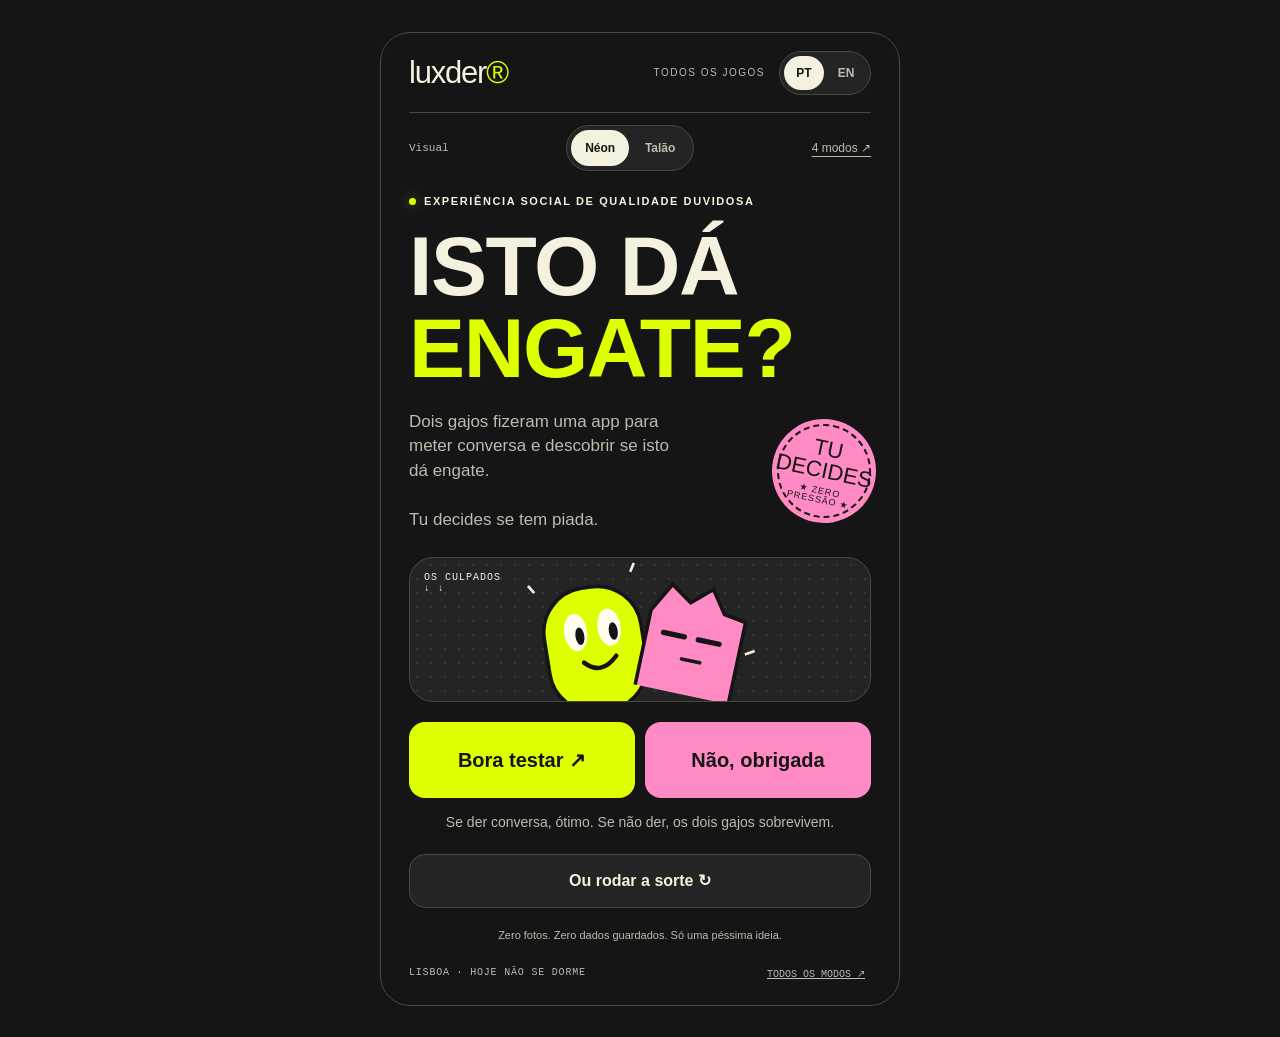
==== commit de3019c7: "Unify all Luxder modes with appearance toggles and fortune wheel" ====
--- a/index.html
+++ b/index.html
@@ -7,7 +7,7 @@
 <meta name="apple-mobile-web-app-title" content="Luxder">
 <meta name="description" content="Má app. Boa noite. Perguntas absurdas, desafios e compatibilidade na parvoíce. PT / EN.">
 <link rel="icon" href="data:image/svg+xml,%3Csvg xmlns='http://www.w3.org/2000/svg' viewBox='0 0 80 80'%3E%3Crect width='80' height='80' rx='18' fill='%23ddff00'/%3E%3Ctext x='20' y='60' font-size='60' font-family='Arial' font-weight='900'%3El%3C/text%3E%3C/svg%3E">
-<title>Luxder v2 — Quatro maneiras de meter conversa</title>
+<title>Luxder — Todos os jogos, uma app</title>
 <style>
 :root{--bg:#151515;--panel:#242424;--ink:#f5f1df;--muted:#bcbbae;--line:#47483f;--acid:#ddff00;--pink:#ff8ac4;--blue:#a9baff;--shadow:#000;--radius:24px;--display:Impact,'Arial Narrow','Arial Black',sans-serif}
 *{box-sizing:border-box}body{margin:0;background:var(--bg);color:var(--ink);font-family:Arial,Helvetica,sans-serif;-webkit-tap-highlight-color:transparent}button,a{touch-action:manipulation}button{font:inherit;cursor:pointer}button:focus-visible,a:focus-visible{outline:3px solid var(--pink);outline-offset:5px}button:disabled{opacity:.35;cursor:default}button:active:not(:disabled){transform:translateY(3px)}button{transition:transform .12s}a{color:inherit}.shell{max-width:520px;margin:auto;padding:max(0px,env(safe-area-inset-top)) 20px max(24px,env(safe-area-inset-bottom));min-height:100svh}.top{height:83px;display:flex;align-items:center;justify-content:space-between;border-bottom:1px solid var(--line);gap:12px}.wordmark{border:0;padding:0;background:none;color:var(--ink);font-family:var(--display);font-size:31px;letter-spacing:-1.2px;text-transform:lowercase}.wordmark em{font-style:normal;color:var(--acid)}.top-right{display:flex;align-items:center;gap:14px}.edition{font-size:10px;text-transform:uppercase;letter-spacing:1.5px;color:var(--muted)}.lang{display:flex;background:var(--panel);padding:4px;border:1px solid var(--line);border-radius:30px;gap:2px}.lang button{border:0;border-radius:30px;background:transparent;color:var(--muted);min-width:40px;min-height:34px;font-weight:800;font-size:12px}.lang .selected{background:var(--ink);color:var(--bg)}main{padding-top:24px;animation:enter .2s ease}h1,h2,p{margin:0}h1,h2{font-family:var(--display);text-transform:uppercase;font-weight:900;letter-spacing:-1.4px;line-height:.98}h1{font-size:clamp(56px,15.5vw,84px)}h2{font-size:clamp(38px,10vw,56px)}.eyebrow{display:flex;align-items:center;gap:8px;font-size:11px;font-weight:800;letter-spacing:1.6px;text-transform:uppercase;margin-bottom:18px}.dot{width:7px;height:7px;border-radius:50%;background:var(--acid);box-shadow:0 0 12px #ddff0066}.accent{color:var(--acid)}.intro{position:relative}.intro h1{max-width:380px}.hero-bottom{display:flex;align-items:center;justify-content:space-between;gap:10px;margin:20px 0 24px}.lead{font-size:17px;line-height:1.45;max-width:280px;color:var(--muted)}.sticker{width:94px;height:94px;flex-shrink:0;border-radius:50%;background:var(--pink);color:#161616;transform:rotate(12deg);display:flex;flex-direction:column;justify-content:center;align-items:center;font-family:var(--display);font-size:22px;line-height:1;text-align:center;border:2px dashed #161616;box-shadow:0 0 0 5px var(--pink)}.sticker small{font-family:Arial;font-size:9px;letter-spacing:1px;margin-top:5px}.mascots{height:145px;border:1px solid var(--line);background:var(--panel);border-radius:var(--radius);position:relative;overflow:hidden;margin:18px 0 20px;display:flex;justify-content:center;align-items:flex-end}.mascots:before{content:'';position:absolute;inset:0;background-image:radial-gradient(var(--line) 1px,transparent 1px);background-size:14px 14px;opacity:.5}.mascots svg{width:240px;height:142px;z-index:1}.orbit{position:absolute;left:14px;top:14px;font:10px monospace;letter-spacing:1px}.orbit.right{display:none;left:auto;right:14px;top:auto;bottom:14px;text-align:right}.actions{display:grid;grid-template-columns:1fr 1fr;gap:10px}.btn{border:1px solid transparent;border-radius:16px;min-height:76px;padding:17px 16px;background:var(--acid);color:#151515;font-size:20px;font-weight:900;text-align:center;display:flex;align-items:center;justify-content:center;gap:10px;width:100%;line-height:1.12}.btn.pink{background:var(--pink)}.btn.secondary{background:var(--panel);border-color:var(--line);color:var(--ink)}.btn.white{background:var(--ink)}.btn.small{min-height:54px;font-size:16px}.btn.icon{min-height:46px;width:auto;padding:10px 14px}.game-link{margin:13px 0 0;min-height:77px;justify-content:space-between;text-align:left}.game-link span{display:block}.game-link small{display:block;font-weight:400;font-size:13px;color:var(--muted);margin-top:5px}.arrow{font-size:30px}.privacy{font-size:11px;line-height:1.5;color:var(--muted);text-align:center;margin-top:19px}.footer{display:flex;justify-content:space-between;gap:12px;font:10px monospace;letter-spacing:.8px;text-transform:uppercase;padding-top:23px;color:var(--muted)}.footer a{text-decoration:none;border-bottom:1px solid var(--line)}.sub{font-size:18px;line-height:1.4;color:var(--muted);margin:15px 0 22px}.backrow{display:flex;justify-content:space-between;align-items:center;margin:0 0 24px;gap:10px}.exit{background:none;border:0;color:var(--muted);padding:8px 0;font-size:13px;min-height:44px;text-decoration:underline;text-underline-offset:4px}.pill{display:inline-flex;align-items:center;gap:6px;padding:7px 10px;border:1px solid var(--line);border-radius:30px;font:10px monospace;text-transform:uppercase;letter-spacing:.7px}.options{display:grid;gap:11px;margin:22px 0}.option{text-align:left;justify-content:flex-start;background:var(--panel);color:var(--ink);border:1px solid var(--line);min-height:84px;font-size:20px}.option .ico{font-size:31px;min-width:44px}.option .chev{margin-left:auto;color:var(--muted);font-size:23px}.result-card{padding:25px 20px;background:var(--panel);border:1px solid var(--line);border-radius:var(--radius);margin:23px 0}.result-card h2{font-size:40px}.result-icon{font-size:76px;line-height:1.2;margin-bottom:15px}.caption{font:11px monospace;text-transform:uppercase;letter-spacing:1px;color:var(--muted);margin-bottom:12px}.huge{font-family:var(--display);font-size:108px;color:var(--acid);letter-spacing:-5px;line-height:1}.copy{font-size:21px;line-height:1.35;margin-top:15px}.stack{display:grid;gap:12px;margin-top:20px}.spaced{margin-top:22px}.tagline{font:12px monospace;line-height:1.5;color:var(--muted);margin-top:17px}.selection{display:flex;gap:8px;flex-wrap:wrap;margin:12px 0 22px}.chip{background:var(--panel);color:var(--ink);border:1px solid var(--line);min-height:53px;min-width:60px;border-radius:13px;padding:12px 14px;font-weight:800;font-size:16px}.chip.active{background:var(--acid);border-color:var(--acid);color:#151515}.label{font-size:12px;text-transform:uppercase;letter-spacing:1px;font-weight:800;margin-top:23px}.person{display:flex;align-items:center;justify-content:space-between;gap:8px;padding:12px 0;border-bottom:1px solid var(--line)}.person .name{font-weight:900;font-size:16px;min-width:80px}.gender{display:flex;gap:4px}.gender .chip{min-width:40px;min-height:45px;padding:9px;font-size:12px}.scoreboard{display:flex;gap:7px;margin-bottom:20px;overflow-x:auto}.score{flex:1;min-width:65px;border:1px solid var(--line);border-radius:14px;padding:10px 7px;text-align:center;background:var(--panel)}.score strong{display:block;font-family:var(--display);font-size:30px;color:var(--acid);margin-top:4px}.score span{display:block;font-size:11px;line-height:1.3}.turn{padding:13px 15px;border-radius:13px;background:var(--blue);color:#151515;font-size:17px;font-weight:900;margin:15px 0}.answers{display:grid;gap:10px;margin:20px 0}.answer{padding:16px;border:1px solid var(--line);border-radius:16px;background:var(--panel)}.answer b{font-size:12px;color:var(--acid);display:block;margin-bottom:8px}.answer p{font-size:19px;line-height:1.3}.timer{text-align:center;font-family:var(--display);font-size:120px;color:var(--acid);line-height:1;margin:20px 0}.track{height:7px;border-radius:4px;background:var(--line);overflow:hidden;margin:10px 0 23px}.track i{display:block;height:100%;background:var(--acid);transition:width 1s linear}.bike{width:100%;height:175px;color:var(--acid);display:block;overflow:visible;margin:8px 0}.bike .wheel{transform-box:fill-box;transform-origin:center;animation:spin 3s linear infinite}.prize{position:relative;border:1px solid var(--line);border-radius:var(--radius);padding:23px 18px;background:var(--panel);margin:20px 0;overflow:hidden}.prize:after{content:'★';position:absolute;right:20px;top:14px;color:var(--pink);font-size:45px}.confetti{position:fixed;pointer-events:none;inset:0;overflow:hidden;z-index:9}.confetti i{position:absolute;width:9px;height:17px;animation:fall 1.5s ease-in forwards}.sr-only{position:absolute;width:1px;height:1px;clip:rect(0,0,0,0);overflow:hidden}.receipt .shell{background:#f4efdf;color:#27271f;border-inline:1px solid #58584f;--bg:#f4efdf;--ink:#27271f;--panel:#eae4d3;--muted:#636355;--line:#c2beac;--acid:#bd3823;--pink:#dad99c;--blue:#c5d2c7;--radius:3px;--display:'Courier New',monospace;box-shadow:0 20px 70px #0006}.receipt{background:#30342c}.receipt .top{border-bottom:2px dashed var(--line)}.receipt h1{font-size:clamp(47px,12vw,64px);letter-spacing:-3.5px}.receipt h2{letter-spacing:-2px;font-size:38px}.receipt .wordmark{font-weight:900;font-size:27px}.receipt .edition{font-family:monospace}.receipt .btn{border-radius:3px;font-family:monospace;text-transform:uppercase;font-size:18px}.receipt .btn:not(.secondary):not(.pink):not(.white){color:#fff}.receipt .chip.active{color:#fff}.receipt .sticker{border-radius:3px;background:transparent;box-shadow:none;color:var(--acid);border:3px solid var(--acid);font-weight:900;transform:rotate(-10deg);font-size:21px}.receipt .mascots{border-block:2px dashed var(--line);border-inline:0;background:none}.receipt .eyebrow,.receipt .label,.receipt .sub,.receipt .privacy{font-family:monospace}.receipt .lead{font-family:monospace;font-size:16px}.receipt .option,.receipt .answer,.receipt .score,.receipt .chip,.receipt .turn{border-radius:3px}.receipt .huge{font-weight:900;font-size:88px}.receipt .prize{border:2px dashed var(--line)}.receipt .footer{border-top:2px dashed var(--line);margin-top:24px}.receipt .dot{box-shadow:none}.receipt .lang .selected{background:#27271f;color:#fff}.receipt .result-icon{filter:grayscale(1)}.receipt .hero-bottom{margin-top:17px}.receipt .mascots svg{filter:grayscale(.85)}.receipt .bike{color:var(--acid)}@keyframes enter{from{opacity:.5;transform:translateY(5px)}to{opacity:1;transform:none}}@keyframes spin{to{transform:rotate(360deg)}}@keyframes fall{from{transform:translateY(-20px) rotate(0)}to{transform:translateY(110vh) rotate(550deg);opacity:0}}@media(min-width:760px){body{padding:32px 0}.shell{border:1px solid var(--line);border-radius:30px;padding-inline:28px;min-height:840px}.receipt .shell{border-radius:0}.top{height:80px}}@media(max-width:360px){.shell{padding-inline:14px}.edition{display:none}.gender .chip{padding:7px}.person .name{min-width:70px}}@media(prefers-reduced-motion:reduce){*,*:before,*:after{animation:none!important;transition:none!important}}
@@ -16,13 +16,15 @@
 body[data-mode="convince"] .shell{--bg:#231a56;--panel:#312667;--ink:#fbf5ff;--muted:#c7bdec;--line:#695caa;--acid:#d5c4ff;--pink:#ffbf9f;--blue:#aee7e0;color:var(--ink);background:var(--bg)}body[data-mode="convince"] .btn{border-radius:7px;border:2px solid var(--line);box-shadow:3px 3px 0 #09051d}body[data-mode="convince"] h2{font-family:'Arial Black',Arial,sans-serif;font-size:35px;line-height:1.06;text-transform:none;letter-spacing:-1px}.speech-clock{display:flex;align-items:center;gap:14px;margin:10px 0 20px;color:var(--acid)}.speech-clock span:first-child{font-family:var(--display);font-size:62px;line-height:1}.speech-clock span:last-child{font:12px monospace;max-width:110px;line-height:1.4}
 body[data-mode="grill"] .shell{--bg:#201b13;--panel:#30281a;--ink:#fff4dc;--muted:#d2bea0;--line:#6c5739;--acid:#ffd69c;--pink:#c3d8bb;--blue:#ffd69c;color:var(--ink);background:var(--bg)}body[data-mode="grill"] h2{font-family:'Courier New',monospace;font-size:34px;text-transform:none;letter-spacing:-1.5px;line-height:1.04}body[data-mode="grill"] .option,body[data-mode="grill"] .result-card,body[data-mode="grill"] .btn{border-radius:3px}.dossier{padding:21px 17px;border-left:5px solid var(--acid);border-block:1px dashed var(--line);background:var(--panel);margin:20px 0}.dossier span{font:26px monospace;color:var(--acid)}.dossier p{font-size:22px;line-height:1.4}.avatar-grid{display:grid;grid-template-columns:1fr 1fr;gap:12px}.avatar-card{padding:18px 9px;background:var(--panel);border:1px solid var(--line);border-radius:30px;text-align:center;min-width:0}.avatar-card svg{width:100%;height:auto;max-width:140px}.avatar-card strong{display:block;font-size:17px;line-height:1.2}.avatar-card small{display:block;font-size:12px;line-height:1.5;color:var(--muted);margin-top:12px}.match-card{padding:24px 19px;border:1px solid var(--line);background:var(--panel);border-radius:24px}.match-title{font-size:22px;letter-spacing:1px;font-weight:900;color:var(--acid);margin-bottom:13px}.match-card .copy{font-size:20px}.receipt[data-mode="love"] .shell{--bg:#fff0f2;--panel:#f7dce4;--ink:#4a172c;--muted:#714253;--line:#c38da1;--acid:#9b2555;--pink:#e6cfed;--blue:#efb5c9}.receipt[data-mode="convince"] .shell{--bg:#eeebff;--panel:#dcd5fb;--ink:#2d2060;--muted:#57477c;--line:#9d8dcd;--acid:#5d3c9c;--pink:#f3c9b4;--blue:#b9d8ca}.receipt[data-mode="grill"] .shell{--bg:#f7ecd8;--panel:#eadcc0;--ink:#38270f;--muted:#705937;--line:#b69c75;--acid:#845012;--pink:#d4dfc1;--blue:#e8c690}.receipt .mode-card{border-radius:3px}.receipt[data-mode="grill"] .mode-art{background:repeating-linear-gradient(0deg,transparent 0 21px,#b69c7538 21px 22px)}.receipt[data-mode="love"] .mode-art{border-radius:50px 3px}.receipt[data-mode="convince"] .mode-art{box-shadow:5px 5px 0 var(--line)}h2,.copy,.mode-card strong{overflow-wrap:anywhere}body[data-mode="love"] .wordmark,body[data-mode="grill"] .wordmark,body[data-mode="convince"] .wordmark{color:var(--ink)}@media(max-width:360px){.mode-card{padding:18px 12px;gap:9px}.mode-card strong{font-size:22px}.mode-symbol{font-size:32px}.mode-art svg{height:94px}body[data-mode="love"] h2{font-size:36px}}
 
+.themebar{display:flex;align-items:center;justify-content:space-between;gap:8px;padding-top:12px}.themebar>span{font:11px monospace;color:var(--muted)}.themebar .lang button{padding:8px 13px;min-height:36px;min-width:58px}.themebar .exit{font-size:12px}.wheel-cta{background:linear-gradient(110deg,#ddff00,#ffa5c9 48%,#b7b0ff);color:#171717;border:0;margin:22px 0 0;min-height:86px;font-size:23px}.wheel-cta small{color:#252525}.wheel-stage{position:relative;width:min(100%,290px);margin:24px auto 26px;padding:12px}.fortune-wheel{position:relative;width:100%;aspect-ratio:1;border-radius:50%;border:6px solid var(--ink);background:conic-gradient(from -45deg,#ddff00 0deg 90deg,#ffa5c9 90deg 180deg,#b7b0ff 180deg 270deg,#ffd69c 270deg 360deg);box-shadow:0 0 0 5px var(--line),0 12px 0 #0003;color:#191919}.wheel-pointer{position:absolute;z-index:2;left:50%;top:-11px;transform:translateX(-50%);color:var(--ink);font-size:40px;text-shadow:0 2px 2px #0007}.sector{position:absolute;text-align:center;font-size:26px;font-weight:900;line-height:1.2}.s0{top:14px;left:50%;transform:translateX(-50%)}.s1{right:14px;top:50%;transform:translateY(-50%) rotate(90deg)}.s2{bottom:14px;left:50%;transform:translateX(-50%) rotate(180deg)}.s3{left:14px;top:50%;transform:translateY(-50%) rotate(270deg)}.wheel-hub{position:absolute;left:50%;top:50%;transform:translate(-50%,-50%);width:58px;height:58px;border:4px solid var(--ink);background:var(--bg);color:var(--ink);border-radius:50%;display:grid;place-items:center;font-size:34px;font-weight:900}.fortune-wheel.spinning{animation:fortune-spin var(--duration) cubic-bezier(.12,.64,.15,1) var(--delay) both!important}.wheel-choices{display:grid;gap:8px;grid-template-columns:1fr 1fr}.wheel-choices .chip{font-size:14px;text-align:left;line-height:1.3;min-width:0;padding:13px 10px}.wheel-result{padding:20px;margin-top:20px;border:2px solid var(--acid);border-radius:18px;background:var(--panel)}.wheel-result h2{font-size:36px}.receipt .wheel-cta{border-radius:3px}.receipt .wheel-result{border-radius:3px}.footer button{font:10px monospace;background:none;border:0;color:var(--muted);text-transform:uppercase;cursor:pointer;text-decoration:underline}.receipt .btn.wheel-cta{color:#171717}@keyframes fortune-spin{from{transform:rotate(0deg)}to{transform:rotate(var(--angle))}}@media(prefers-reduced-motion:reduce){.fortune-wheel.spinning{animation:none!important;transform:rotate(var(--angle))!important}}
+
 </style>
 </head>
 <body class="neon">
-<div class="shell"><header class="top"><button class="wordmark" data-action="home" aria-label="Luxder">luxder<em>®</em></button><div class="top-right"><span class="edition" id="edition"></span><nav class="lang" aria-label="Language"><button data-action="lang" data-value="pt" id="pt">PT</button><button data-action="lang" data-value="en" id="en">EN</button></nav></div></header><main id="app"></main><footer class="footer"><span id="footer-note"></span><a id="other" href="https://dmmgama.github.io/luxder-talao-v2/"></a></footer></div><div class="confetti" aria-hidden="true" id="confetti"></div>
+<div class="shell"><header class="top"><button class="wordmark" data-action="home" aria-label="Luxder">luxder<em>®</em></button><div class="top-right"><span class="edition" id="edition"></span><nav class="lang" aria-label="Language"><button data-action="lang" data-value="pt" id="pt">PT</button><button data-action="lang" data-value="en" id="en">EN</button></nav></div></header><div id="theme-controls"></div><main id="app"></main><footer class="footer"><span id="footer-note"></span><button id="other" data-action="modes"></button></footer></div><div class="confetti" aria-hidden="true" id="confetti"></div>
 <script>
 'use strict';
-const theme='neon';
+let theme='neon';
 let prizeOwner='tester';
 let lang='pt',screen='home',timer=null,remaining=8,running=false,clockEnd=0;
 let tester={choice:0,bugs:0,duo:[],penalty:0}, setup={count:3,format:'solo',solo:0,pair:0,length:1,genders:['m','f','f','m']},game=null;
@@ -210,15 +212,23 @@
 const bags=new Map();
 function drawIds(key,length,count){let bag=bags.get(key)||[];const result=[];while(result.length<count){if(!bag.length){bag=Array.from({length},(_,i)=>i);for(let i=bag.length-1;i>0;i--){const j=Math.floor(Math.random()*(i+1));[bag[i],bag[j]]=[bag[j],bag[i]]}}const index=bag.findIndex(id=>!result.includes(id));if(index<0){bag=[];continue}result.push(bag.splice(index,1)[0]);}bags.set(key,bag);return result;}
 
+let wheel={enabled:[true,true,true,true],result:null,spinning:false,started:0,duration:0,angle:0},wheelTimer=null;
+const wheelModes=[['Jogo da bicicleta','Bicycle game','setup'],['Amor de laboratório','Laboratory love','quiz-start'],['Tenta convencer-me','Try to convince me','convince-start'],['Grill me para dating','Grill me for dating','grill-start']];
+function clearWheel(){clearTimeout(wheelTimer);wheelTimer=null;wheel.spinning=false;}
+function themeBar(){return `<div class="themebar"><span>${t('Visual','Look')}</span><div class="lang" aria-label="${t('Escolher visual','Choose appearance')}"><button data-action="theme" data-value="neon" class="${theme==='neon'?'selected':''}" aria-pressed="${theme==='neon'}">${t('Néon','Neon')}</button><button data-action="theme" data-value="receipt" class="${theme==='receipt'?'selected':''}" aria-pressed="${theme==='receipt'}">${t('Talão','Receipt')}</button></div><button class="exit" data-action="modes">${t('4 modos ↗','4 modes ↗')}</button></div>`}
+function wheelView(){const elapsed=wheel.spinning?Math.min(Date.now()-wheel.started,wheel.duration):0;return `${back()}${eyebrow('O acaso tem péssimas ideias','Chance has terrible ideas')}${heading('Roda da sorte.<br>Zero destino escrito.','Wheel of fortune.<br>No destiny attached.')}<p class="sub">${t('Escolhe os jogos que entram na roda. O acaso sugere; tu decides se jogas.','Choose which games enter the wheel. Chance suggests; you decide whether to play.')}</p><div class="wheel-stage"><span class="wheel-pointer" aria-hidden="true">▼</span><div class="fortune-wheel ${wheel.spinning?'spinning':''}" style="--angle:${wheel.angle}deg;--duration:${wheel.duration}ms;--delay:-${elapsed}ms;transform:rotate(${wheel.spinning?0:wheel.angle}deg)" aria-hidden="true"><span class="sector s0">01<br>🚲</span><span class="sector s1">02<br>♡</span><span class="sector s2">03<br>↗</span><span class="sector s3">04<br>◎</span><span class="wheel-hub">?</span></div></div><div class="wheel-choices">${wheelModes.map((m,i)=>`<button class="chip ${wheel.enabled[i]?'active':''}" data-action="wheel-toggle" data-value="${i}" aria-pressed="${wheel.enabled[i]}" ${wheel.spinning?'disabled':''}>${wheel.enabled[i]?'✓':'○'} ${i+1}. ${t(m[0],m[1])}</button>`).join('')}</div><div role="status" aria-live="polite">${wheel.spinning?`<p class="sub" style="text-align:center">${t('O universo está a improvisar…','The universe is improvising…')}</p>`:wheel.result!==null?`<div class="wheel-result"><div class="caption">${t('Saiu na roda','The wheel chose')}</div><h2>${t(...wheelModes[wheel.result])}</h2><p class="tagline">${t('Só uma sugestão. Podes rodar de novo ou escolher outro.','Just a suggestion. Spin again or choose something else.')}</p></div>`:''}</div><div class="stack">${wheel.result!==null&&!wheel.spinning?btn('Bora jogar ↗','Let’s play ↗','wheel-play'):''}<button class="btn ${wheel.result!==null?'secondary':''}" data-action="wheel-spin" ${wheel.spinning||!wheel.enabled.some(Boolean)?'disabled':''}>${wheel.spinning?t('A rodar…','Spinning…'):wheel.result!==null?t('Rodar outra vez ↻','Spin again ↻'):t('Rodar a sorte ↻','Spin the wheel ↻')}</button>${btn('Prefiro escolher','I’d rather choose','modes','','secondary small')}</div>${!wheel.enabled.some(Boolean)?`<p class="privacy">${t('Ativa pelo menos um jogo para rodar.','Enable at least one game to spin.')}</p>`:''}`}
+function spinWheel(){if(wheel.spinning)return;const choices=wheel.enabled.flatMap((on,i)=>on?[i]:[]);if(!choices.length)return;clearWheel();wheel.result=null;const result=pick(choices);wheel.spinning=true;wheel.started=Date.now();wheel.duration=matchMedia('(prefers-reduced-motion:reduce)').matches?100:2800;wheel.angle=1440+(360-result*90)%360;render();wheelTimer=setTimeout(()=>{wheelTimer=null;if(screen!=='wheel')return;wheel.spinning=false;wheel.result=result;render();buzz();celebrate()},wheel.duration)}
+function unifiedAction(action,value){if(action==='theme'){theme=value;document.body.classList.toggle('receipt',theme==='receipt');document.body.classList.toggle('neon',theme==='neon');render();return true}if(action==='wheel-open'){setMode('home');wheel.result=null;go('wheel');return true}if(action==='wheel-toggle'){if(!wheel.spinning){wheel.enabled[+value]=!wheel.enabled[+value];wheel.result=null;render()}return true}if(action==='wheel-spin'){spinWheel();return true}if(action==='wheel-play'){if(wheel.result!==null&&!wheel.spinning){const next=wheelModes[wheel.result][2];if(next==='setup'){setMode('game');go('setup')}else extraAction(next,'')}return true}return false}
+
 let activeMode='home',convince=null,grill=null,romanceCount=2;
-function homeV2(){return `${eyebrow('Experiência social de qualidade duvidosa','A social experiment of questionable quality')}<div class="intro"><h1 tabindex="-1">${t('ISTO DÁ<br><span class="accent">ENGATE?</span>','DOES THIS<br><span class="accent">FLIRT WORK?</span>')}</h1><div class="hero-bottom"><p class="lead">${t('Dois gajos fizeram uma app para meter conversa e descobrir se isto dá engate.<br><br>Tu decides se tem piada.','Two guys made an app to start conversations and see if flirting comes out of it.<br><br>You decide if it’s any good.')}</p><div class="sticker">${t('TU<br>DECIDES','YOUR<br>CALL')}<small>★ ZERO ${t('PRESSÃO','PRESSURE')} ★</small></div></div></div><div class="mascots"><span class="orbit">${t('OS CULPADOS','THE CULPRITS')}<br>↓ ↓</span>${mascots}</div><div class="actions">${btn('Bora testar ↗','Let’s test ↗','test')}${btn('Não, obrigada','No, thanks','no','','pink')}</div><p class="sub" style="font-size:14px;text-align:center">${t('Se der conversa, ótimo. Se não der, os dois gajos sobrevivem.','If it starts a conversation, great. If not, the two guys will survive.')}</p>${privacy()}`}
+function homeV2(){return `${eyebrow('Experiência social de qualidade duvidosa','A social experiment of questionable quality')}<div class="intro"><h1 tabindex="-1">${t('ISTO DÁ<br><span class="accent">ENGATE?</span>','DOES THIS<br><span class="accent">FLIRT WORK?</span>')}</h1><div class="hero-bottom"><p class="lead">${t('Dois gajos fizeram uma app para meter conversa e descobrir se isto dá engate.<br><br>Tu decides se tem piada.','Two guys made an app to start conversations and see if flirting comes out of it.<br><br>You decide if it’s any good.')}</p><div class="sticker">${t('TU<br>DECIDES','YOUR<br>CALL')}<small>★ ZERO ${t('PRESSÃO','PRESSURE')} ★</small></div></div></div><div class="mascots"><span class="orbit">${t('OS CULPADOS','THE CULPRITS')}<br>↓ ↓</span>${mascots}</div><div class="actions">${btn('Bora testar ↗','Let’s test ↗','test')}${btn('Não, obrigada','No, thanks','no','','pink')}</div><p class="sub" style="font-size:14px;text-align:center">${t('Se der conversa, ótimo. Se não der, os dois gajos sobrevivem.','If it starts a conversation, great. If not, the two guys will survive.')}</p>${btn('Ou rodar a sorte ↻','Or spin the wheel ↻','wheel-open','','secondary small')}${privacy()}`}
 function modeArt(mode){const drawings={
  game:'<path d="M24 72h45l23-36 29 36H69l34-35 30 35M92 36h16M123 21h17l25 51"/><circle cx="45" cy="72" r="27"/><circle cx="165" cy="72" r="27"/>',
  love:'<path d="M100 92C35 58 44 12 72 20q20 3 28 20 8-17 28-20c28-8 37 38-28 72Z"/><path d="M45 94l110-80M43 86l2 8 10 1M147 14h8v9"/>',
  convince:'<path d="M40 20h126v60H92L64 101V80H40Z"/><path d="M60 40h78M60 57h53"/><path d="M15 32l14 6M177 26l16-8M179 68l15 8"/>',
  grill:'<circle cx="94" cy="45" r="29"/><path d="M114 67l37 35M75 40q0-15 18-15t14 18l-12 8M94 63v2M32 22h18M32 38h18M32 54h18"/>'};return `<div class="mode-art ${mode}" aria-hidden="true"><svg viewBox="0 0 210 112" fill="none" stroke="currentColor" stroke-width="5" stroke-linecap="round" stroke-linejoin="round">${drawings[mode]}</svg><span>${{game:'01 / PLAY',love:'02 / LOVE LAB',convince:'03 / HOT TAKES',grill:'04 / GRILL ME'}[mode]}</span></div>`}
 function modeCard(mode,num,pt,en,subpt,suben,action){return `<button class="mode-card ${mode}" data-action="${action}"><span class="mode-number">${num}</span><span><strong>${t(pt,en)}</strong><small>${t(subpt,suben)}</small></span><span class="mode-symbol" aria-hidden="true">${{game:'✳',love:'♡',convince:'↗',grill:'◎'}[mode]}</span></button>`}
-function modesView(){return `${back()}${eyebrow('Escolhe o teu disparate','Choose your nonsense')}${heading('Quatro maneiras<br>de meter conversa.','Four ways<br>to break the ice.')}<p class="sub">${t('Sem currículo amoroso. Sem obrigações. Só boa conversa, se vos apetecer.','No dating CV. No obligations. Just good conversation, if you feel like it.')}</p><div class="mode-menu">${modeCard('game','01','Jogo da bicicleta','The bicycle game','2–4 · perguntas, desafios e votação','2–4 · questions, challenges and voting','setup')}${modeCard('love','02','Amor de laboratório','Laboratory love','2–4 · avatares + matches disparatados','2–4 · avatars + ridiculous matches','quiz-start')}${modeCard('convince','03','Tenta convencer-me','Try to convince me','100 prompts · 10 por partida','100 prompts · 10 per game','convince-start')}${modeCard('grill','04','Grill me para dating','Grill me for dating','2 · adivinha, confirma, pergunta mais','2 · guess, confirm, ask a little more','grill-start')}</div><div class="stack">${btn('Ou chumbar os dois criadores','Or reject both creators','tester','','secondary small')}</div>${privacy()}`}
+function modesView(){return `${back()}${eyebrow('Escolhe o teu disparate','Choose your nonsense')}${heading('Quatro maneiras<br>de meter conversa.','Four ways<br>to break the ice.')}<p class="sub">${t('Sem currículo amoroso. Sem obrigações. Só boa conversa, se vos apetecer.','No dating CV. No obligations. Just good conversation, if you feel like it.')}</p><button class="btn game-link wheel-cta" data-action="wheel-open"><span>↻ ${t('Roda da sorte','Wheel of fortune')}<small>${t('Tu rodas. A sorte escolhe.','You spin. Chance chooses.')}</small></span><span class="arrow">✳</span></button><div class="mode-menu">${modeCard('game','01','Jogo da bicicleta','The bicycle game','2–4 · perguntas, desafios e votação','2–4 · questions, challenges and voting','setup')}${modeCard('love','02','Amor de laboratório','Laboratory love','2–4 · avatares + matches disparatados','2–4 · avatars + ridiculous matches','quiz-start')}${modeCard('convince','03','Tenta convencer-me','Try to convince me','100 prompts · 10 por partida','100 prompts · 10 per game','convince-start')}${modeCard('grill','04','Grill me para dating','Grill me for dating','2 · adivinha, confirma, pergunta mais','2 · guess, confirm, ask a little more','grill-start')}</div><div class="stack">${btn('Ou chumbar os dois criadores','Or reject both creators','tester','','secondary small')}</div>${privacy()}`}
 function setMode(mode){activeMode=mode;}
 function applyMode(){document.body.dataset.mode=activeMode;}
 function romanceSetupView(){return `${back()}${modeArt('love')}${eyebrow('Amor de laboratório','Laboratory love')}${heading('O Cupido tirou<br>um curso online.','Cupid took<br>an online course.')}<p class="sub">${t('Cada pessoa responde a cinco perguntas. No fim: avatares, matches e previsões amorosas cientificamente parvas.','Each person answers five questions. Then: avatars, matches and scientifically silly romantic forecasts.')}</p><div class="selection">${[2,3,4].map(n=>`<button class="chip ${romanceCount===n?'active':''}" data-action="romance-count" data-value="${n}">${n} ${t('pessoas','people')}</button>`).join('')}</div>${btn('Entrar no laboratório ♡','Enter the laboratory ♡','romance-begin')}<p class="privacy">${t('Ciência 100% inventada. Um match não implica interesse nem compromisso.','100% made-up science. A match implies neither interest nor commitment.')}</p>`}
@@ -275,7 +285,7 @@
 function buzz(){try{navigator.vibrate?.(18)}catch{}}
 function celebrate(){if(matchMedia('(prefers-reduced-motion:reduce)').matches)return;$('#confetti').innerHTML=Array.from({length:28},(_,i)=>`<i style="left:${Math.random()*100}%;background:${['#ddff00','#ff8ac4','#a9baff'][i%3]};animation-delay:${Math.random()*.3}s"></i>`).join('');setTimeout(()=>$('#confetti').replaceChildren(),2000)}
 function clearClock(){clearInterval(timer);timer=null;running=false}
-function go(next){clearClock();screen=next;render();window.scrollTo(0,0);$('#app h1, #app h2')?.focus({preventScroll:true})}
+function go(next){if(next!=='wheel')clearWheel();clearClock();screen=next;render();window.scrollTo(0,0);$('#app h1, #app h2')?.focus({preventScroll:true})}
 function btn(pt,en,action,value='',style=''){return `<button class="btn ${style}" data-action="${action}" data-value="${value}">${t(pt,en)}</button>`}
 function opt(icon,pt,en,action,value){return `<button class="btn option" data-action="${action}" data-value="${value}"><span class="ico" aria-hidden="true">${icon}</span><span>${t(pt,en)}</span><span class="chev" aria-hidden="true">↗</span></button>`}
 function back(label=t('Sair · sem drama','Leave · no drama')){return `<div class="backrow"><button class="exit" data-action="leave">← ${label}</button><button class="exit" data-action="modes">${t('Modos ↗','Modes ↗')}</button></div>`}
@@ -286,9 +296,10 @@
 function scorebar(){return `<div class="scoreboard" aria-label="${t('Placar','Scoreboard')}">${game.units.map(u=>`<div class="score"><span>${teamName(u)}</span><strong>${u.score}</strong></div>`).join('')}</div>`}
 function privacy(){return `<p class="privacy">${t('Zero fotos. Zero dados guardados. Só uma péssima ideia.','No photos. No saved data. Just one terrible idea.')}</p>`}
 function render(){
+ $('#theme-controls').innerHTML=themeBar();
  applyMode();
  document.documentElement.lang=lang;$('#pt').classList.toggle('selected',lang==='pt');$('#en').classList.toggle('selected',lang==='en');$('#pt').setAttribute('aria-pressed',lang==='pt');$('#en').setAttribute('aria-pressed',lang==='en');
- $('#edition').textContent=theme==='neon'?t('edição da noite','night edition'):t('talão nº 0001','receipt no. 0001');$('#footer-note').textContent=t('Lisboa · hoje não se dorme','Lisbon · sleep is cancelled');$('#other').textContent=theme==='neon'?t('Ver talão ↗','View receipt ↗'):t('Ver néon ↗','View neon ↗');
+ $('#edition').textContent=theme==='neon'?t('todos os jogos','all the games'):t('talão nº 0001','receipt no. 0001');$('#footer-note').textContent=t('Lisboa · hoje não se dorme','Lisbon · sleep is cancelled');$('#other').textContent=t('Todos os modos ↗','All modes ↗');
  let html='';
  if(screen==='home')html=`${eyebrow('Beta aberta. Juízo fechado.','Open beta. Closed judgement.')}<div class="intro"><h1 tabindex="-1">${t('MÁ APP.<br><span class="accent">BOA NOITE.</span>','BAD APP.<br><span class="accent">GOOD NIGHT.</span>')}</h1><div class="hero-bottom"><p class="lead">${t('Dois gajos fizeram uma app.<br>Tu decides se deviam ter feito.','Two guys made an app.<br>You decide if they should have.')}</p><div class="sticker">${t('JULGA<br>À VONTADE','JUDGE<br>FREELY')}<small>★ BETA TESTER ★</small></div></div></div><div class="mascots"><span class="orbit">${t('OS CULPADOS','THE CULPRITS')}<br>↓ ↓</span>${mascots}<span class="orbit right">0% ${t('CIÊNCIA','SCIENCE')}<br>100% ${t('DESCARAMENTO','AUDACITY')}</span></div><div class="actions">${btn('Bora testar ↗','Let’s test ↗','test')}${btn('Não, obrigada','No, thanks','no','','pink')}</div><button class="btn secondary game-link" data-action="setup"><span>↗ ${t('Jogo da bicicleta','The bicycle game')}<small>${t('2–4 pessoas · perguntas + desafios','2–4 players · questions + challenges')}</small></span><span class="arrow">🚲</span></button>${privacy()}`;
  if(screen==='no'||screen==='leave')html=`${eyebrow('Resposta certa','Correct answer')}${heading('Saíste por cima.','You came out on top.')}<div class="result-card"><div class="result-icon">✌️</div><div class="huge">+10</div><p class="copy">${t('de inteligência emocional.<br>Os devs aceitam a derrota. Boa noite!','emotional intelligence points.<br>The devs accept defeat. Have a great night!')}</p></div><div class="stack">${btn('Voltar ao início','Back to start','home','','secondary')}</div>${privacy()}`;
@@ -320,6 +331,7 @@
  if(screen==='grill-intro')html=grillIntroView();
  if(['grill-guess','grill-confirm','grill-follow'].includes(screen))html=grillView();
  if(screen==='grill-end')html=grillEndView();
+ if(screen==='wheel')html=wheelView();
  $('#app').innerHTML=html;
 
 }
@@ -330,7 +342,7 @@
 function finishVote(){const totals=game.units.map(()=>0);game.votes.forEach((v,i)=>{const team=game.units.find(u=>u.members.includes(i));totals[v]+=1/team.members.length});const max=Math.max(...totals);game.lastWinners=totals.map((n,i)=>Math.abs(n-max)<1e-8?i:-1).filter(i=>i>=0);game.lastWinners.forEach(i=>game.units[i].score++);go('round-result');celebrate()}
 function prizeView(){const isGame=!!game;let winners=isGame?game.units.filter(u=>u.score===Math.max(...game.units.map(x=>x.score))):[];let title=isGame?winners.map(teamName).join(' & '):prizeOwner==='quiz'?t('As cobaias do amor','The love lab volunteers'):prizeOwner==='group'?t('Toda a gente','Everybody'):t('A tester','The tester');return `${back()}${isGame?scorebar():''}${eyebrow('Grande prémio · pequeno orçamento','Grand prize · tiny budget')}${heading('Ganharam uma<br>bicicleta.','You won<br>a bicycle.')}<div class="prize"><div class="caption">${t('Certificado oficialíssimo','Extremely official certificate')}</div>${bike}<h2>${esc(title)}</h2><p class="copy">${t('Duas rodas. Zero travões para o ego.','Two wheels. No brakes for the ego.')}</p><p class="tagline">${isGame&&winners.length>1?t('Empate: partilhem a bicicleta. Um pedala, o outro dá palpites.','Tie: share the bike. One pedals, the other gives advice.'):t('O pódio é vosso. A ciclovia também.','The podium is yours. So is the cycle lane.')}</p></div><p class="sub">${t('🚲 É esta. A bicicleta é virtual.<br>O momento de glória é todo vosso.','🚲 This is it. The bicycle is virtual.<br>The moment of glory is all yours.')}</p><div class="stack">${isGame?btn('Revanche ↗','Rematch ↗','start-game'):btn('Jogo · 2–4 pessoas','Game · 2–4 players','setup')}${btn('Voltar para a noite ✌','Back to the night ✌','leave','','secondary')}</div>${privacy()}`}
 function startTimer(){if(running)return;running=true;clockEnd=Date.now()+remaining*1000;render();timer=setInterval(()=>{remaining=Math.max(0,Math.ceil((clockEnd-Date.now())/1000));const el=$('#timer'),p=$('#progress');if(el)el.textContent=remaining;if(p)p.style.width=(remaining/(activeMode==='convince'?10:8)*100)+'%';if(remaining===0){clearClock();buzz();render()}},100)}
-document.addEventListener('click',e=>{const b=e.target.closest('[data-action]');if(!b||b.disabled)return;const action=b.dataset.action,v=b.dataset.value; buzz();if(extraAction(action,v))return;switch(action){
+document.addEventListener('click',e=>{const b=e.target.closest('[data-action]');if(!b||b.disabled)return;const action=b.dataset.action,v=b.dataset.value; buzz();if(unifiedAction(action,v))return;if(extraAction(action,v))return;switch(action){
 case 'lang':lang=v;render();break;
 case 'home':setMode('home');convince=null;grill=null;quiz={turn:0,q:0,answers:[[],[]]};tester={choice:0,bugs:0,duo:[],penalty:0};game=null;go('home');break;
 case 'leave':setMode('home');convince=null;grill=null;quiz={turn:0,q:0,answers:[[],[]]};game=null;tester={choice:0,bugs:0,duo:[],penalty:0};go('leave');break;
